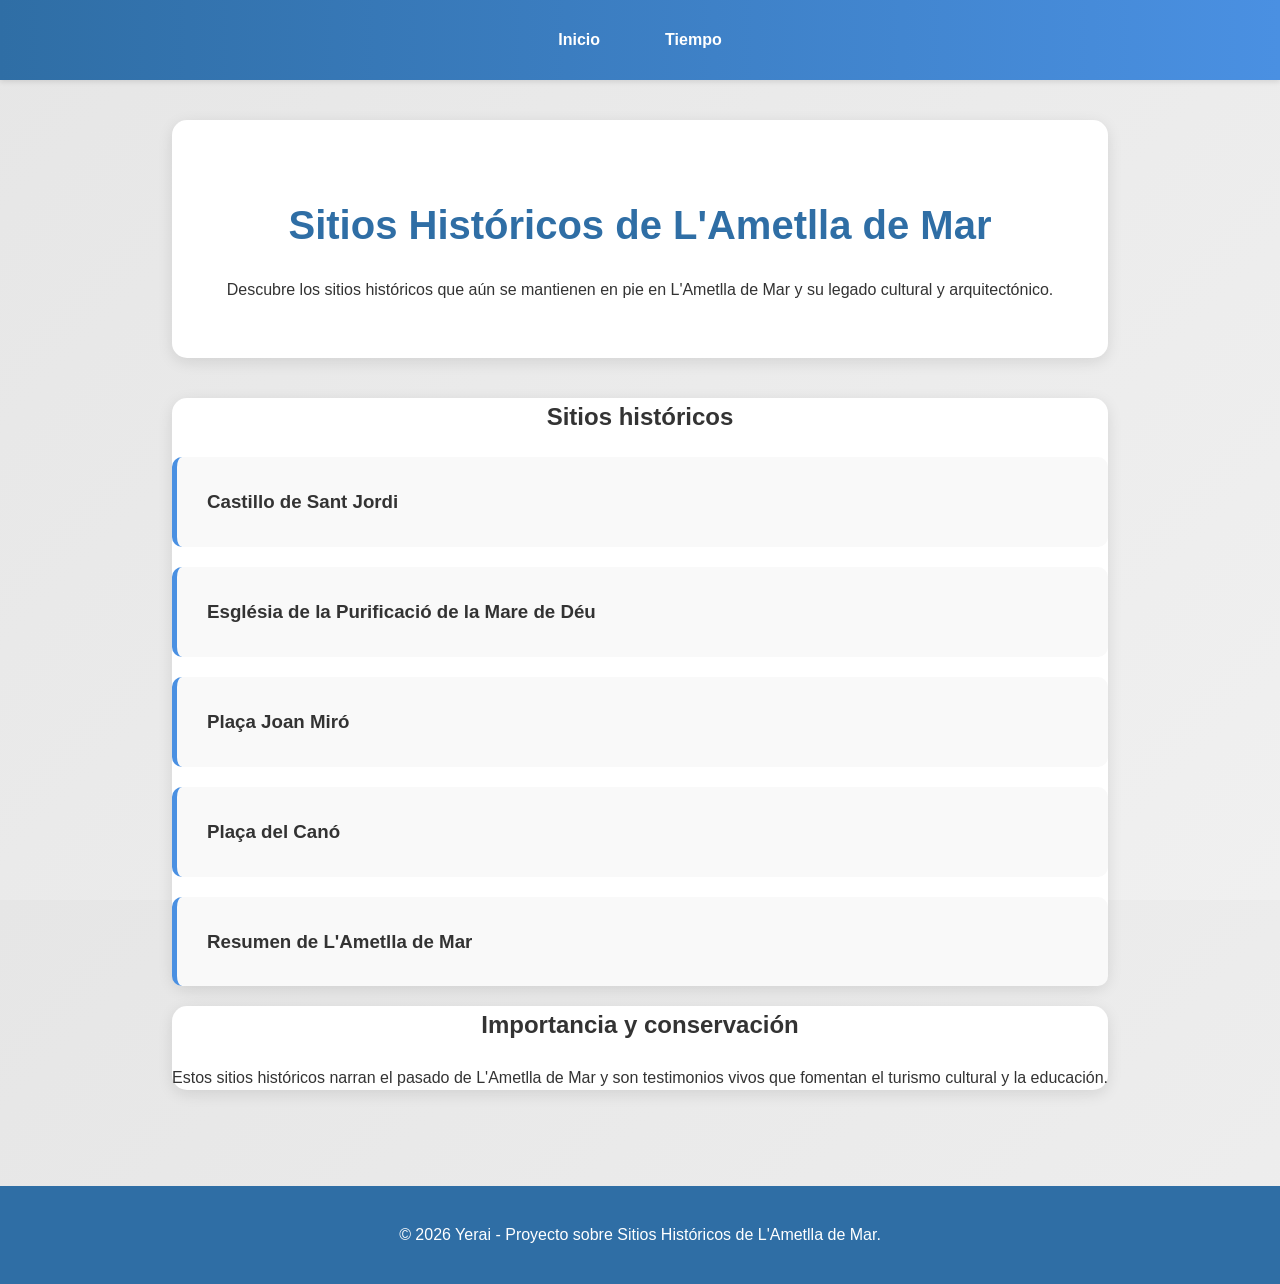
==== index.html @ 4f19d1c1 "Add files via upload" ====
<!DOCTYPE html>
<html lang="es">
<head>
<meta charset="UTF-8">
<meta name="viewport" content="width=device-width, initial-scale=1.0">
<title>Sitios Históricos - L'Ametlla de Mar</title>
<link rel="icon" href="imagen/OIP (1).jpg" type="image/jpeg">
<link rel="stylesheet" href="style.css">
</head>
<style>



.site-section h2{
    text-align: center;
}

#importancia-conservacion + p{
    text-align: center;
}
</style>

</head>

<body>

<nav class="navbar">
<a href="index.html">Inicio</a>
<a href="tiempo.html">Tiempo</a>
</nav>

<main>
<section class="hero" aria-labelledby="hero-title">
<h1 id="hero-title">Sitios Históricos de L'Ametlla de Mar</h1>
<p>Descubre los sitios históricos que aún se mantienen en pie en L'Ametlla de Mar y su legado cultural y arquitectónico.</p>
</section>
</section>
<section class="site-section" aria-labelledby="sitios-historicos">

<h2 id="sitios-historicos">Sitios históricos</h2>

<article class="site-entry">
<a href="Castillo de Sant Jordi.html" class="btn-link">
<h3>Castillo de Sant Jordi</h3>
</a>
</article>

<article class="site-entry">
<a href="Església de la Purificació de la Mare de Déu.html" class="btn-link">
<h3>Església de la Purificació de la Mare de Déu</h3>
</a>
</article>

<article class="site-entry">
<a href="Plaça Joan Miró.html" class="btn-link">
<h3>Plaça Joan Miró</h3>
</a>
</article>

<article class="site-entry">
<a href="Plaça del Canó.html" class="btn-link">
<h3>Plaça del Canó</h3>
</a>
</article>

<article class="site-entry">
<a href="Resumen de L'Ametlla de Mar.html" class="btn-link">
<h3>Resumen de L'Ametlla de Mar</h3>
</a>





</article>
</section>

<section class="site-section" aria-labelledby="importancia-conservacion">

<h2 id="importancia-conservacion">Importancia y conservación</h2>

<p>Estos sitios históricos narran el pasado de L'Ametlla de Mar y son testimonios vivos que fomentan el turismo cultural y la educación.</p>

</section>

</main>

<footer>
<p>&copy; 2026 Yerai - Proyecto sobre Sitios Históricos de L'Ametlla de Mar.</p>

</footer>



</div>

</body>
</html>
---- style.css ----
/* ESTILO GENERAL */
html, body {
    height: 100%;
}

body {
    margin: 0;
    min-height: 100vh;
    display: flex;
    flex-direction: column;
    font-family: 'Segoe UI', Tahoma, Geneva, Verdana, sans-serif;
    background: linear-gradient(135deg, #e6e6e6, #f0f0f0);
    color: #333;
    line-height: 1.6;
}

/* NAVBAR */
.navbar {
    background: linear-gradient(90deg, #2f6ea5, #4a90e2);
    padding: 15px;
    box-shadow: 0 2px 5px rgba(0,0,0,0.1);
    position: sticky;
    top: 0;
    z-index: 100;
    display: flex;
    justify-content: center;
    gap: 15px;
}

.navbar a {
    color: white;
    text-decoration: none;
    padding: 12px 25px;
    border-radius: 25px;
    font-weight: bold;
    font-size: 16px;
    transition: background 0.3s ease, transform 0.2s ease;
}

.navbar a:hover {
    background: rgba(255,255,255,0.2);
    transform: translateY(-2px);
}

/* CONTENIDO */
main {
    padding: 40px 20px;
    max-width: 1200px;
    margin: 0 auto;
    flex: 1;
}

/* CAJAS GENERALES */
.hero,
.site-section,
.caja-clima {
    background: white;
    border-radius: 15px;
    box-shadow: 0 4px 15px rgba(0,0,0,0.1);
}

/* HERO */
.hero {
    padding: 40px;
    margin-bottom: 40px;
    text-align: center;
}

h1 {
    font-size: 2.5em;
    margin-bottom: 20px;
    color: #2f6ea5;
}

/* TARJETAS DE SITIOS */
.site-entry {
    margin-bottom: 20px;
    padding: 15px;
    background: #f9f9f9;
    border-radius: 10px;
    border-left: 5px solid #4a90e2;
    transition: transform 0.2s ease, box-shadow 0.2s ease;
}

.site-entry:hover {
    transform: translateY(-3px);
    box-shadow: 0 6px 15px rgba(0,0,0,0.15);
}

/* IMÁGENES */
.site-entry img {
    width: 100%;
    max-width: 400px;
    border-radius: 10px;
    margin: 10px 0;
    box-shadow: 0 4px 10px rgba(0,0,0,0.15);
    transition: transform 0.3s ease;
}

.site-entry img:hover {
    transform: scale(1.05);
}

.site-entry figure {
    text-align: center;
}

/* CLIMA */
.caja-clima {
    max-width: 700px;
    width: 90%;
    margin: 50px auto;
    padding: 40px;
    border-top: 5px solid #4a90e2;
    border-radius: 15px;
    box-shadow: 0 6px 20px rgba(0,0,0,0.15);
}

/* CIUDAD */
.ciudad {
    text-align: center;
    font-size: 22px;
    font-weight: bold;
}

/* TEMPERATURA */
.temp {
    font-size: 4em;
    font-weight: bold;
    text-align: center;
}

/* DETALLES */
.detalles {
    display: flex;
    justify-content: space-around;
    margin-top: 15px;
}

.dato {
    text-align: center;
}

.etiqueta {
    display: block;
    font-size: 14px;
    opacity: 0.7;
}

/* BOTÓN RESET */
.btn-reset {
    display: block;
    margin: 10px auto 25px auto;
    padding: 10px 18px;
    border: none;
    background: #2f6ea5;
    color: white;
    border-radius: 20px;
    cursor: pointer;
    font-weight: bold;
    transition: 0.3s;
}

.btn-reset:hover {
    background: #4a90e2;
    transform: scale(1.05);
}

/* PRONÓSTICO */
#pronostico {
    margin-top: 20px;
}

.pronostico-grid {
    display: grid;
    grid-template-columns: repeat(7, 1fr);
    gap: 12px;
    margin-top: 20px;
}

.card-dia {
    background: linear-gradient(135deg, #4a90e2, #2f6ea5);
    color: white;
    border-radius: 15px;
    padding: 15px 10px;
    text-align: center;
    cursor: pointer;
    transition: 0.2s ease;
    box-sizing: border-box; /* 🔥 CLAVE */
}

.card-dia:hover {
    transform: translateY(-5px);
}

.card-dia.active {
    outline: 2px solid white;
    box-shadow: 0 0 15px rgba(255,255,255,0.9);
    background: linear-gradient(135deg, #5aa0f2, #3578c9);
}

.dia-nombre {
    font-weight: bold;
    margin-bottom: 8px;
}

.temp-max {
    font-size: 18px;
    font-weight: bold;
}

.temp-min {
    font-size: 14px;
    opacity: 0.8;
}

/* BOTONES DE ENLACE */
.btn-link {
    display: block;
    width: 100%;
    padding: 15px;
    text-decoration: none;
    color: inherit;
    border-radius: 10px;
    transition: background 0.3s ease;
}

.btn-link h3 {
    margin: 0;
    color: #333;
}

.btn-link:hover {
    background-color: #4a90e2;
    color: white;
}

.btn-link:hover h3 {
    color: white;
}

/* FOOTER */
footer {
    text-align: center;
    padding: 20px;
    background: #2f6ea5;
    color: white;
    margin-top: 40px;
}

/* TITULOS */
.site-section h2 {
    text-align: center;
    margin-bottom: 20px;
}

/* RESPONSIVE */
@media (max-width: 768px) {

    h1 {
        font-size: 2em;
    }

    .navbar a {
        padding: 10px 15px;
        font-size: 14px;
    }

    .hero,
    .site-section {
        padding: 20px;
    }

    .detalles {
        flex-direction: column;
        gap: 10px;
    }

}
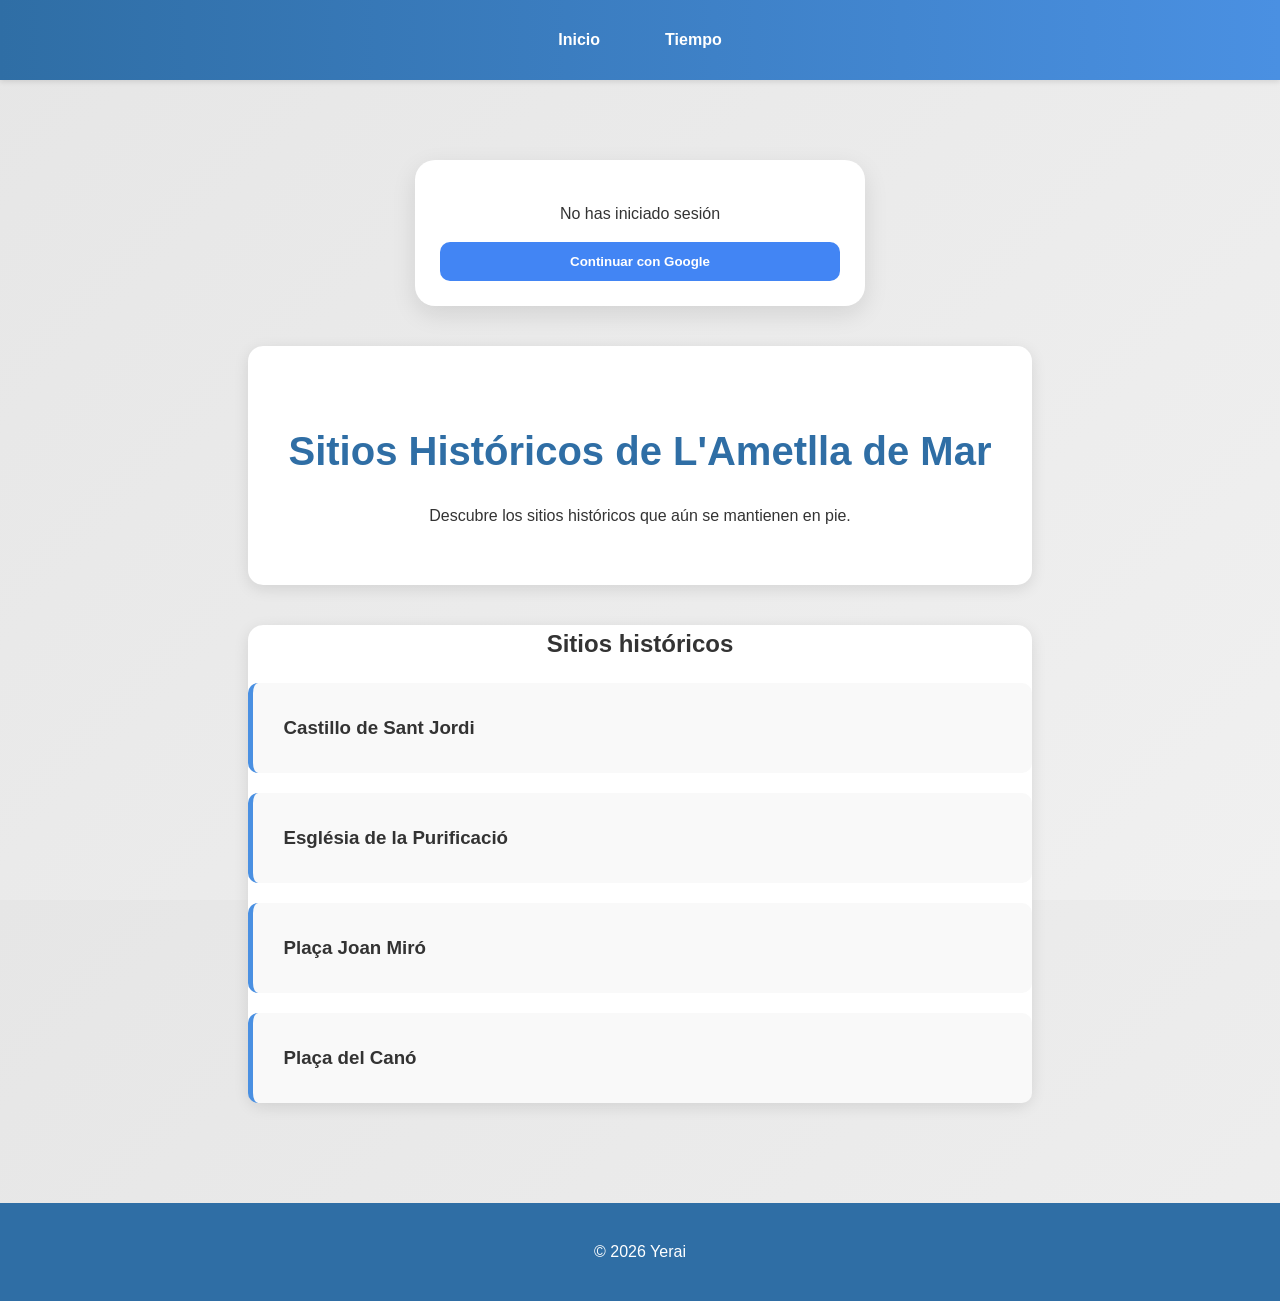
==== commit 355a4975: "Add files via upload" ====
--- a/index.html
+++ b/index.html
@@ -4,22 +4,9 @@
 <meta charset="UTF-8">
 <meta name="viewport" content="width=device-width, initial-scale=1.0">
 <title>Sitios Históricos - L'Ametlla de Mar</title>
-<link rel="icon" href="imagen/OIP (1).jpg" type="image/jpeg">
+
+<link rel="icon" href="imagen/OIP (1).jpg">
 <link rel="stylesheet" href="style.css">
-</head>
-<style>
-
-
-
-.site-section h2{
-    text-align: center;
-}
-
-#importancia-conservacion + p{
-    text-align: center;
-}
-</style>
-
 </head>
 
 <body>
@@ -30,70 +17,114 @@
 </nav>
 
 <main>
-<section class="hero" aria-labelledby="hero-title">
-<h1 id="hero-title">Sitios Históricos de L'Ametlla de Mar</h1>
-<p>Descubre los sitios históricos que aún se mantienen en pie en L'Ametlla de Mar y su legado cultural y arquitectónico.</p>
+
+<!-- LOGIN PRO -->
+<div class="login-container">
+
+<div class="user-info" id="userInfo">
+<img id="userFoto" src="" alt="">
+<p id="usuario">No has iniciado sesión</p>
+</div>
+
+<div class="login-buttons" id="loginButtons">
+<button onclick="loginGoogle()">Continuar con Google</button>
+</div>
+
+<button class="logout-btn" id="logoutBtn" onclick="logout()">Cerrar sesión</button>
+
+</div>
+
+<section class="hero">
+<h1>Sitios Históricos de L'Ametlla de Mar</h1>
+<p>Descubre los sitios históricos que aún se mantienen en pie.</p>
 </section>
-</section>
-<section class="site-section" aria-labelledby="sitios-historicos">
 
-<h2 id="sitios-historicos">Sitios históricos</h2>
+<section class="site-section">
+<h2>Sitios históricos</h2>
 
 <article class="site-entry">
-<a href="Castillo de Sant Jordi.html" class="btn-link">
-<h3>Castillo de Sant Jordi</h3>
-</a>
+<a href="Castillo de Sant Jordi.html" class="btn-link"><h3>Castillo de Sant Jordi</h3></a>
 </article>
 
 <article class="site-entry">
-<a href="Església de la Purificació de la Mare de Déu.html" class="btn-link">
-<h3>Església de la Purificació de la Mare de Déu</h3>
-</a>
+<a href="Església de la Purificació de la Mare de Déu.html" class="btn-link"><h3>Església de la Purificació</h3></a>
 </article>
 
 <article class="site-entry">
-<a href="Plaça Joan Miró.html" class="btn-link">
-<h3>Plaça Joan Miró</h3>
-</a>
+<a href="Plaça Joan Miró.html" class="btn-link"><h3>Plaça Joan Miró</h3></a>
 </article>
 
 <article class="site-entry">
-<a href="Plaça del Canó.html" class="btn-link">
-<h3>Plaça del Canó</h3>
-</a>
+<a href="Plaça del Canó.html" class="btn-link"><h3>Plaça del Canó</h3></a>
 </article>
-
-<article class="site-entry">
-<a href="Resumen de L'Ametlla de Mar.html" class="btn-link">
-<h3>Resumen de L'Ametlla de Mar</h3>
-</a>
-
-
-
-
-
-</article>
-</section>
-
-<section class="site-section" aria-labelledby="importancia-conservacion">
-
-<h2 id="importancia-conservacion">Importancia y conservación</h2>
-
-<p>Estos sitios históricos narran el pasado de L'Ametlla de Mar y son testimonios vivos que fomentan el turismo cultural y la educación.</p>
 
 </section>
 
 </main>
 
 <footer>
-<p>&copy; 2026 Yerai - Proyecto sobre Sitios Históricos de L'Ametlla de Mar.</p>
-
+<p>&copy; 2026 Yerai</p>
 </footer>
 
+<script type="module">
 
+import { initializeApp } from "https://www.gstatic.com/firebasejs/12.10.0/firebase-app.js";
+import { getAuth, signInWithPopup, GoogleAuthProvider, onAuthStateChanged, signOut } 
+from "https://www.gstatic.com/firebasejs/12.10.0/firebase-auth.js";
 
-</div>
+const firebaseConfig = {
+  apiKey: "AIzaSyDm1WQMKrvH9O1tltJOhUP4xZVvhNjwH3s",
+  authDomain: "historialametlla.firebaseapp.com",
+  projectId: "historialametlla",
+  storageBucket: "historialametlla.firebasestorage.app",
+  messagingSenderId: "768005022848",
+  appId: "1:768005022848:web:da640ab9ad3b2b7b723265"
+};
+
+const app = initializeApp(firebaseConfig);
+const auth = getAuth(app);
+const provider = new GoogleAuthProvider();
+
+/* LOGIN */
+window.loginGoogle = async () => {
+    try {
+        await signInWithPopup(auth, provider);
+    } catch (error) {
+        alert("Error al iniciar sesión");
+        console.error(error);
+    }
+}
+
+/* LOGOUT */
+window.logout = () => signOut(auth);
+
+/* UI PRO */
+onAuthStateChanged(auth, (user) => {
+
+    const usuario = document.getElementById("usuario");
+    const foto = document.getElementById("userFoto");
+    const loginButtons = document.getElementById("loginButtons");
+    const logoutBtn = document.getElementById("logoutBtn");
+
+    if (user) {
+        usuario.textContent = user.displayName;
+        foto.src = user.photoURL;
+        foto.style.display = "block";
+
+        loginButtons.style.display = "none";
+        logoutBtn.style.display = "inline-block";
+
+    } else {
+        usuario.textContent = "No has iniciado sesión";
+        foto.style.display = "none";
+
+        loginButtons.style.display = "block";
+        logoutBtn.style.display = "none";
+    }
+
+});
+
+</script>
 
 </body>
-</html>
-
+</html>
--- a/style.css
+++ b/style.css
@@ -276,4 +276,50 @@
         gap: 10px;
     }
 
+}
+/* LOGIN */
+/* LOGIN PRO */
+.login-container {
+    max-width: 400px;
+    margin: 40px auto;
+    text-align: center;
+    background: white;
+    padding: 25px;
+    border-radius: 20px;
+    box-shadow: 0 8px 25px rgba(0,0,0,0.1);
+}
+
+.user-info img {
+    width: 70px;
+    height: 70px;
+    border-radius: 50%;
+    margin-bottom: 10px;
+    display: none;
+}
+
+.login-buttons button {
+    width: 100%;
+    padding: 12px;
+    border: none;
+    border-radius: 10px;
+    background: #4285F4;
+    color: white;
+    font-weight: bold;
+    cursor: pointer;
+    transition: 0.3s;
+}
+
+.login-buttons button:hover {
+    background: #3367d6;
+}
+
+.logout-btn {
+    margin-top: 15px;
+    padding: 10px 20px;
+    border: none;
+    border-radius: 10px;
+    background: #e53935;
+    color: white;
+    cursor: pointer;
+    display: none;
 }
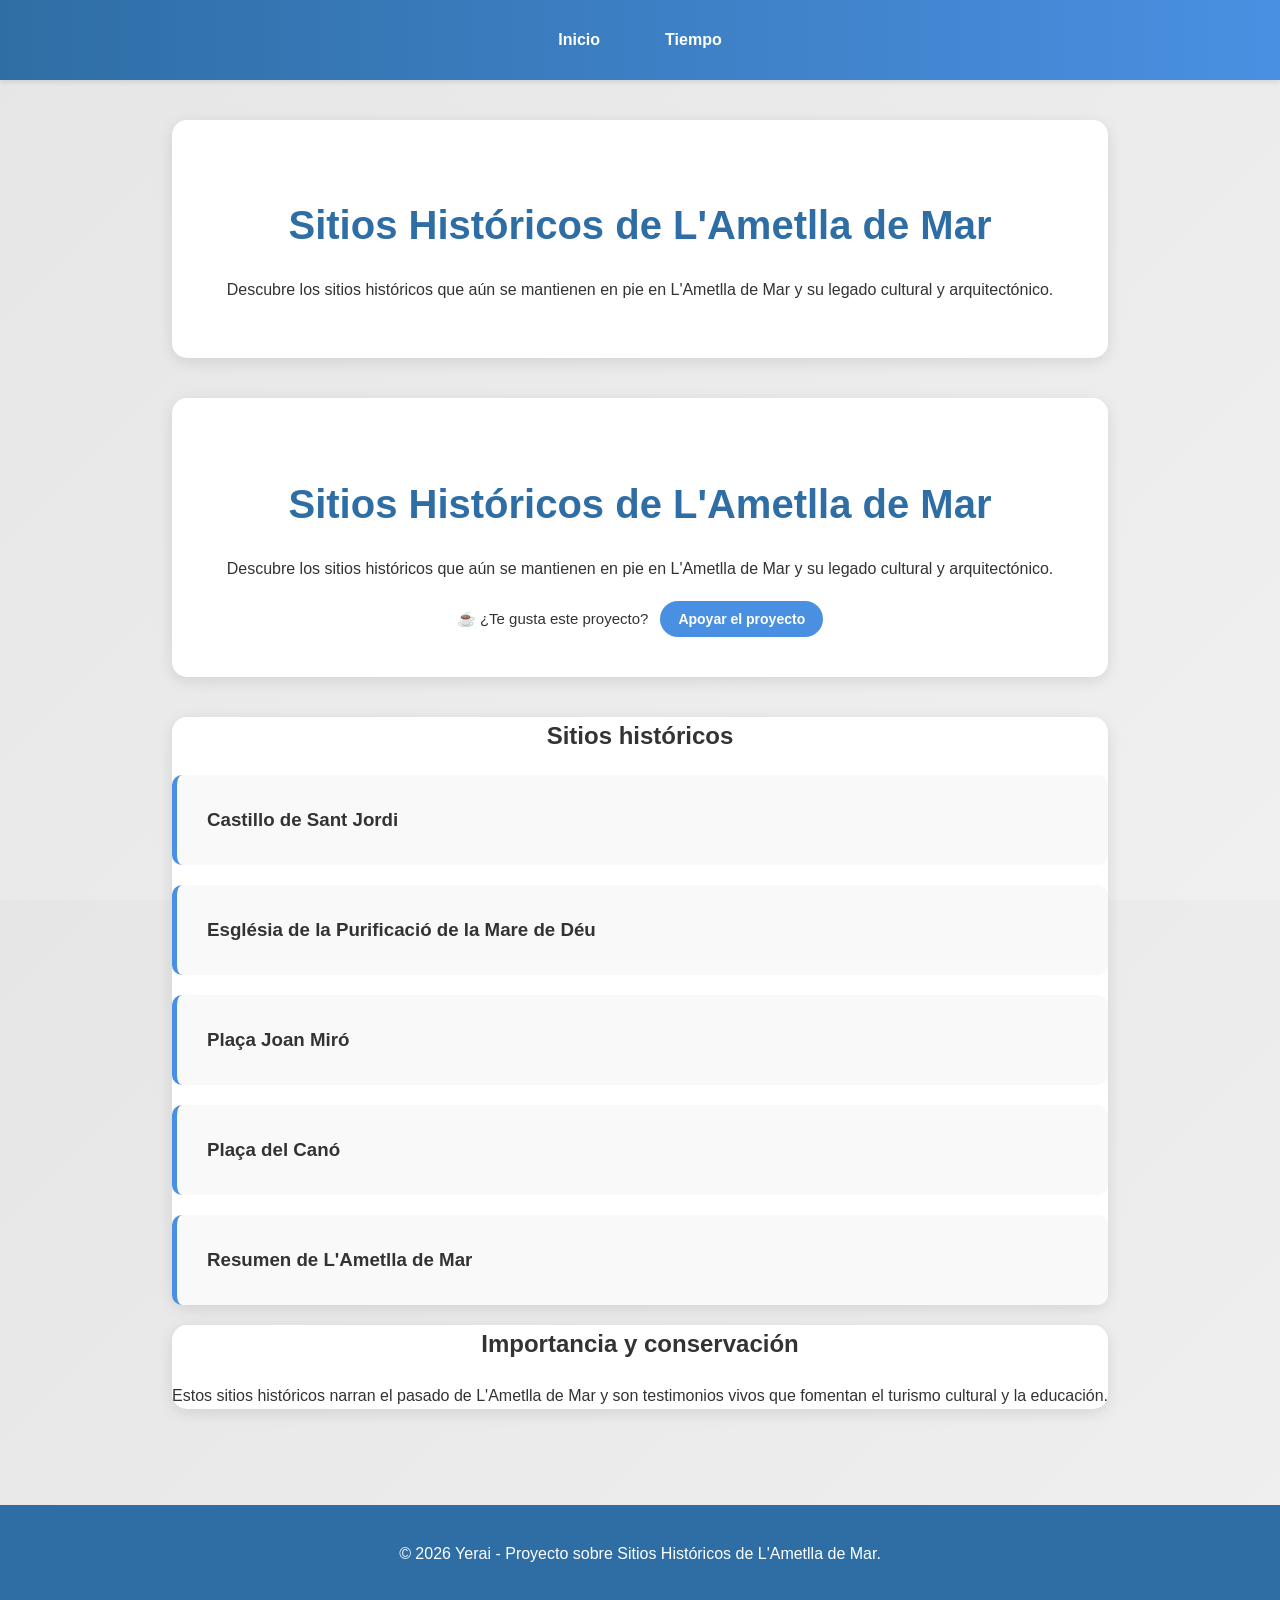
==== commit f286494f: "Add files via upload" ====
--- a/index.html
+++ b/index.html
@@ -4,9 +4,22 @@
 <meta charset="UTF-8">
 <meta name="viewport" content="width=device-width, initial-scale=1.0">
 <title>Sitios Históricos - L'Ametlla de Mar</title>
+<link rel="icon" href="imagen/OIP (1).jpg" type="image/jpeg">
+<link rel="stylesheet" href="style.css">
+</head>
+<style>
 
-<link rel="icon" href="imagen/OIP (1).jpg">
-<link rel="stylesheet" href="style.css">
+
+
+.site-section h2{
+    text-align: center;
+}
+
+#importancia-conservacion + p{
+    text-align: center;
+}
+</style>
+
 </head>
 
 <body>
@@ -18,113 +31,85 @@
 
 <main>
 
-<!-- LOGIN PRO -->
-<div class="login-container">
+<section class="hero" aria-labelledby="hero-title">
+<h1 id="hero-title">Sitios Históricos de L'Ametlla de Mar</h1>
+<p>Descubre los sitios históricos que aún se mantienen en pie en L'Ametlla de Mar y su legado cultural y arquitectónico.</p>
+</section>
+<section class="hero" aria-labelledby="hero-title">
+<h1 id="hero-title">Sitios Históricos de L'Ametlla de Mar</h1>
+<p>Descubre los sitios históricos que aún se mantienen en pie en L'Ametlla de Mar y su legado cultural y arquitectónico.</p>
+<div class="donacion-inline">
 
-<div class="user-info" id="userInfo">
-<img id="userFoto" src="" alt="">
-<p id="usuario">No has iniciado sesión</p>
-</div>
+<span>☕ ¿Te gusta este proyecto?</span>
 
-<div class="login-buttons" id="loginButtons">
-<button onclick="loginGoogle()">Continuar con Google</button>
-</div>
+<form action="https://www.paypal.com/donate" method="post">
+<input type="hidden" name="hosted_button_id" value="F4YWM74LXACDQ">
 
-<button class="logout-btn" id="logoutBtn" onclick="logout()">Cerrar sesión</button>
+<button class="btn-donar">Apoyar el proyecto</button>
+</form>
 
 </div>
 
-<section class="hero">
-<h1>Sitios Históricos de L'Ametlla de Mar</h1>
-<p>Descubre los sitios históricos que aún se mantienen en pie.</p>
 </section>
+<section class="site-section" aria-labelledby="sitios-historicos">
 
-<section class="site-section">
-<h2>Sitios históricos</h2>
+<h2 id="sitios-historicos">Sitios históricos</h2>
 
 <article class="site-entry">
-<a href="Castillo de Sant Jordi.html" class="btn-link"><h3>Castillo de Sant Jordi</h3></a>
+<a href="Castillo de Sant Jordi.html" class="btn-link">
+<h3>Castillo de Sant Jordi</h3>
+</a>
 </article>
 
 <article class="site-entry">
-<a href="Església de la Purificació de la Mare de Déu.html" class="btn-link"><h3>Església de la Purificació</h3></a>
+<a href="Església de la Purificació de la Mare de Déu.html" class="btn-link">
+<h3>Església de la Purificació de la Mare de Déu</h3>
+</a>
 </article>
 
 <article class="site-entry">
-<a href="Plaça Joan Miró.html" class="btn-link"><h3>Plaça Joan Miró</h3></a>
+<a href="Plaça Joan Miró.html" class="btn-link">
+<h3>Plaça Joan Miró</h3>
+</a>
 </article>
 
 <article class="site-entry">
-<a href="Plaça del Canó.html" class="btn-link"><h3>Plaça del Canó</h3></a>
+<a href="Plaça del Canó.html" class="btn-link">
+<h3>Plaça del Canó</h3>
+</a>
 </article>
+
+<article class="site-entry">
+<a href="Resumen de L'Ametlla de Mar.html" class="btn-link">
+<h3>Resumen de L'Ametlla de Mar</h3>
+</a>
+
+
+
+
+
+</article>
+</section>
+
+<section class="site-section" aria-labelledby="importancia-conservacion">
+
+<h2 id="importancia-conservacion">Importancia y conservación</h2>
+
+<p>Estos sitios históricos narran el pasado de L'Ametlla de Mar y son testimonios vivos que fomentan el turismo cultural y la educación.</p>
 
 </section>
 
 </main>
 
 <footer>
-<p>&copy; 2026 Yerai</p>
+<p>&copy; 2026 Yerai - Proyecto sobre Sitios Históricos de L'Ametlla de Mar.</p>
+
 </footer>
 
-<script type="module">
 
-import { initializeApp } from "https://www.gstatic.com/firebasejs/12.10.0/firebase-app.js";
-import { getAuth, signInWithPopup, GoogleAuthProvider, onAuthStateChanged, signOut } 
-from "https://www.gstatic.com/firebasejs/12.10.0/firebase-auth.js";
 
-const firebaseConfig = {
-  apiKey: "AIzaSyDm1WQMKrvH9O1tltJOhUP4xZVvhNjwH3s",
-  authDomain: "historialametlla.firebaseapp.com",
-  projectId: "historialametlla",
-  storageBucket: "historialametlla.firebasestorage.app",
-  messagingSenderId: "768005022848",
-  appId: "1:768005022848:web:da640ab9ad3b2b7b723265"
-};
-
-const app = initializeApp(firebaseConfig);
-const auth = getAuth(app);
-const provider = new GoogleAuthProvider();
-
-/* LOGIN */
-window.loginGoogle = async () => {
-    try {
-        await signInWithPopup(auth, provider);
-    } catch (error) {
-        alert("Error al iniciar sesión");
-        console.error(error);
-    }
-}
-
-/* LOGOUT */
-window.logout = () => signOut(auth);
-
-/* UI PRO */
-onAuthStateChanged(auth, (user) => {
-
-    const usuario = document.getElementById("usuario");
-    const foto = document.getElementById("userFoto");
-    const loginButtons = document.getElementById("loginButtons");
-    const logoutBtn = document.getElementById("logoutBtn");
-
-    if (user) {
-        usuario.textContent = user.displayName;
-        foto.src = user.photoURL;
-        foto.style.display = "block";
-
-        loginButtons.style.display = "none";
-        logoutBtn.style.display = "inline-block";
-
-    } else {
-        usuario.textContent = "No has iniciado sesión";
-        foto.style.display = "none";
-
-        loginButtons.style.display = "block";
-        logoutBtn.style.display = "none";
-    }
-
-});
-
-</script>
+</div>
 
 </body>
-</html>+</html>
+
--- a/style.css
+++ b/style.css
@@ -35,6 +35,7 @@
     font-weight: bold;
     font-size: 16px;
     transition: background 0.3s ease, transform 0.2s ease;
+    display: inline-block;
 }
 
 .navbar a:hover {
@@ -107,115 +108,19 @@
 
 /* CLIMA */
 .caja-clima {
-    max-width: 700px;
-    width: 90%;
+    max-width: 400px;
     margin: 50px auto;
-    padding: 40px;
+    padding: 30px;
     border-top: 5px solid #4a90e2;
-    border-radius: 15px;
-    box-shadow: 0 6px 20px rgba(0,0,0,0.15);
-}
-
-/* CIUDAD */
-.ciudad {
-    text-align: center;
-    font-size: 22px;
-    font-weight: bold;
-}
-
-/* TEMPERATURA */
+}
+
 .temp {
     font-size: 4em;
     font-weight: bold;
-    text-align: center;
-}
-
-/* DETALLES */
-.detalles {
-    display: flex;
-    justify-content: space-around;
-    margin-top: 15px;
-}
-
-.dato {
-    text-align: center;
-}
-
-.etiqueta {
-    display: block;
-    font-size: 14px;
-    opacity: 0.7;
-}
-
-/* BOTÓN RESET */
-.btn-reset {
-    display: block;
-    margin: 10px auto 25px auto;
-    padding: 10px 18px;
-    border: none;
-    background: #2f6ea5;
-    color: white;
-    border-radius: 20px;
-    cursor: pointer;
-    font-weight: bold;
-    transition: 0.3s;
-}
-
-.btn-reset:hover {
-    background: #4a90e2;
-    transform: scale(1.05);
-}
-
-/* PRONÓSTICO */
-#pronostico {
-    margin-top: 20px;
-}
-
-.pronostico-grid {
-    display: grid;
-    grid-template-columns: repeat(7, 1fr);
-    gap: 12px;
-    margin-top: 20px;
-}
-
-.card-dia {
-    background: linear-gradient(135deg, #4a90e2, #2f6ea5);
-    color: white;
-    border-radius: 15px;
-    padding: 15px 10px;
-    text-align: center;
-    cursor: pointer;
-    transition: 0.2s ease;
-    box-sizing: border-box; /* 🔥 CLAVE */
-}
-
-.card-dia:hover {
-    transform: translateY(-5px);
-}
-
-.card-dia.active {
-    outline: 2px solid white;
-    box-shadow: 0 0 15px rgba(255,255,255,0.9);
-    background: linear-gradient(135deg, #5aa0f2, #3578c9);
-}
-
-.dia-nombre {
-    font-weight: bold;
-    margin-bottom: 8px;
-}
-
-.temp-max {
-    font-size: 18px;
-    font-weight: bold;
-}
-
-.temp-min {
-    font-size: 14px;
-    opacity: 0.8;
 }
 
 /* BOTONES DE ENLACE */
-.btn-link {
+.btn-link{
     display: block;
     width: 100%;
     padding: 15px;
@@ -225,18 +130,32 @@
     transition: background 0.3s ease;
 }
 
-.btn-link h3 {
+.btn-link h3{
     margin: 0;
     color: #333;
 }
 
-.btn-link:hover {
-    background-color: #4a90e2;
-    color: white;
-}
-
-.btn-link:hover h3 {
-    color: white;
+.btn-link:hover{
+    background-color:#4a90e2;
+    color:white;
+}
+
+.btn-link:hover h3{
+    color:white;
+}
+
+/* CAJA DONACIÓN */
+.donacion-box{
+    text-align:center;
+    margin-top:25px;
+    padding:25px;
+    background:#ffffff;
+    border-radius:12px;
+    max-width:420px;
+    margin-left:auto;
+    margin-right:auto;
+    box-shadow:0 4px 15px rgba(0,0,0,0.1);
+    border:2px solid #e6e6e6;
 }
 
 /* FOOTER */
@@ -248,12 +167,6 @@
     margin-top: 40px;
 }
 
-/* TITULOS */
-.site-section h2 {
-    text-align: center;
-    margin-bottom: 20px;
-}
-
 /* RESPONSIVE */
 @media (max-width: 768px) {
 
@@ -271,55 +184,30 @@
         padding: 20px;
     }
 
-    .detalles {
-        flex-direction: column;
-        gap: 10px;
-    }
-
-}
-/* LOGIN */
-/* LOGIN PRO */
-.login-container {
-    max-width: 400px;
-    margin: 40px auto;
-    text-align: center;
-    background: white;
-    padding: 25px;
-    border-radius: 20px;
-    box-shadow: 0 8px 25px rgba(0,0,0,0.1);
-}
-
-.user-info img {
-    width: 70px;
-    height: 70px;
-    border-radius: 50%;
-    margin-bottom: 10px;
-    display: none;
-}
-
-.login-buttons button {
-    width: 100%;
-    padding: 12px;
-    border: none;
-    border-radius: 10px;
-    background: #4285F4;
-    color: white;
-    font-weight: bold;
-    cursor: pointer;
-    transition: 0.3s;
-}
-
-.login-buttons button:hover {
-    background: #3367d6;
-}
-
-.logout-btn {
-    margin-top: 15px;
-    padding: 10px 20px;
-    border: none;
-    border-radius: 10px;
-    background: #e53935;
-    color: white;
-    cursor: pointer;
-    display: none;
+}
+
+.donacion-inline{
+display:flex;
+justify-content:center;
+align-items:center;
+gap:12px;
+margin-top:20px;
+font-size:15px;
+}
+
+.btn-donar{
+background:#4a90e2;
+color:white;
+border:none;
+padding:10px 18px;
+border-radius:25px;
+cursor:pointer;
+font-weight:bold;
+font-size:14px;
+transition:all 0.3s ease;
+}
+
+.btn-donar:hover{
+background:#2f6ea5;
+transform:translateY(-2px);
 }
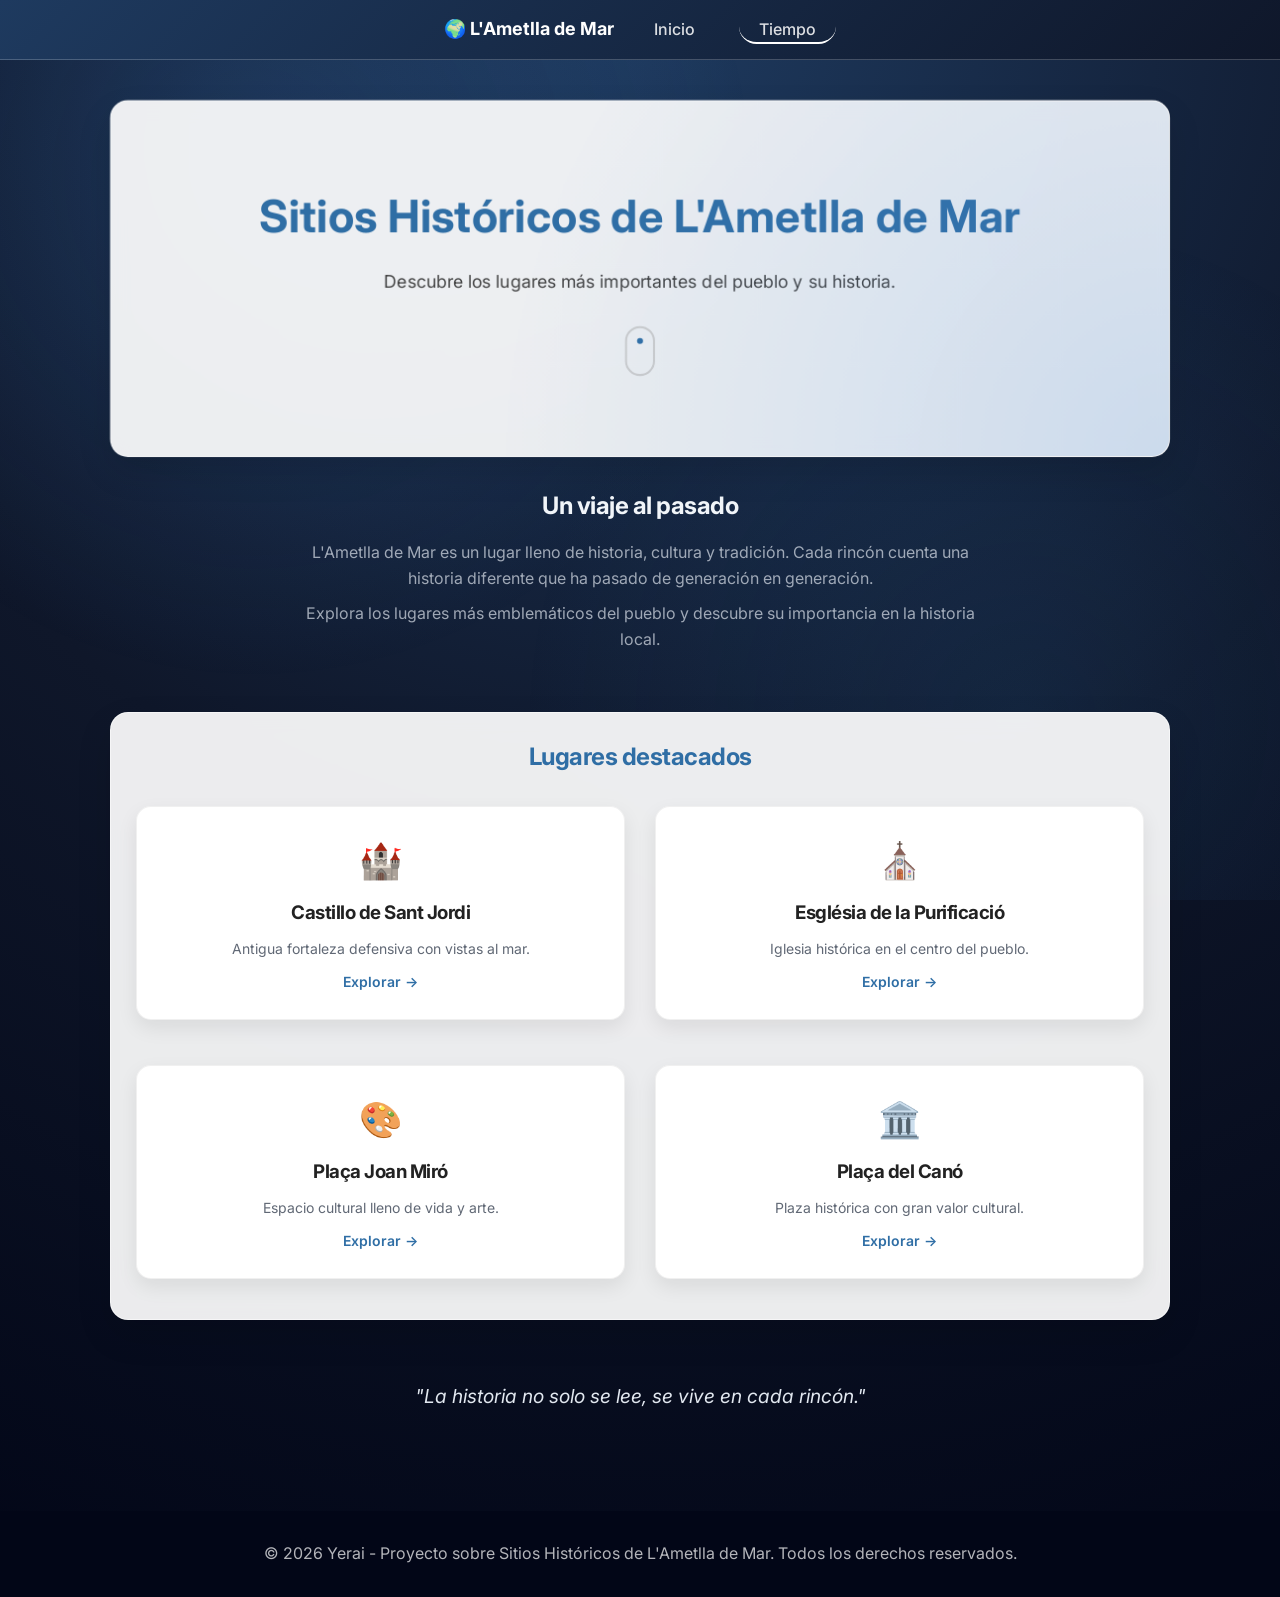
==== commit f62ce64f: "Add files via upload" ====
--- a/index.html
+++ b/index.html
@@ -3,113 +3,128 @@
 <head>
 <meta charset="UTF-8">
 <meta name="viewport" content="width=device-width, initial-scale=1.0">
+
 <title>Sitios Históricos - L'Ametlla de Mar</title>
-<link rel="icon" href="imagen/OIP (1).jpg" type="image/jpeg">
+
+<link rel="icon" href="imagen/OIP (1).jpg">
 <link rel="stylesheet" href="style.css">
-</head>
-<style>
+<link rel="stylesheet" href="pro.css">
 
-
-
-.site-section h2{
-    text-align: center;
-}
-
-#importancia-conservacion + p{
-    text-align: center;
-}
-</style>
-
+<link href="https://fonts.googleapis.com/css2?family=Inter:wght@300;400;600;700&display=swap" rel="stylesheet">
 </head>
 
 <body>
 
+<!-- NAVBAR -->
 <nav class="navbar">
-<a href="index.html">Inicio</a>
-<a href="tiempo.html">Tiempo</a>
+    <div class="nav-container">
+
+        <div class="logo">🌍 L'Ametlla de Mar</div>
+
+        <div class="nav-links">
+            <a href="index.html">Inicio</a>
+            <a href="tiempo.html" class="active">Tiempo</a>
+        </div>
+
+    </div>
 </nav>
 
 <main>
 
-<section class="hero" aria-labelledby="hero-title">
-<h1 id="hero-title">Sitios Históricos de L'Ametlla de Mar</h1>
-<p>Descubre los sitios históricos que aún se mantienen en pie en L'Ametlla de Mar y su legado cultural y arquitectónico.</p>
+<!-- HERO -->
+<section class="hero">
+    <div class="hero-content">
+
+        <h1 class="fade-up">Sitios Históricos de L'Ametlla de Mar</h1>
+
+        <p class="fade-up delay-1">
+            Descubre los lugares más importantes del pueblo y su historia.
+        </p>
+
+        <div class="scroll-indicator fade-up delay-2"></div>
+
+    </div>
 </section>
-<section class="hero" aria-labelledby="hero-title">
-<h1 id="hero-title">Sitios Históricos de L'Ametlla de Mar</h1>
-<p>Descubre los sitios históricos que aún se mantienen en pie en L'Ametlla de Mar y su legado cultural y arquitectónico.</p>
-<div class="donacion-inline">
 
-<span>☕ ¿Te gusta este proyecto?</span>
+<!-- INTRO -->
+<section class="intro fade-up">
 
-<form action="https://www.paypal.com/donate" method="post">
-<input type="hidden" name="hosted_button_id" value="F4YWM74LXACDQ">
+    <h2>Un viaje al pasado</h2>
 
-<button class="btn-donar">Apoyar el proyecto</button>
-</form>
+    <p>
+        L'Ametlla de Mar es un lugar lleno de historia, cultura y tradición.
+        Cada rincón cuenta una historia diferente que ha pasado de generación en generación.
+    </p>
 
-</div>
+    <p>
+        Explora los lugares más emblemáticos del pueblo y descubre su importancia en la historia local.
+    </p>
 
 </section>
-<section class="site-section" aria-labelledby="sitios-historicos">
 
-<h2 id="sitios-historicos">Sitios históricos</h2>
+<!-- SITIOS -->
+<section class="site-section" id="sitios">
 
-<article class="site-entry">
-<a href="Castillo de Sant Jordi.html" class="btn-link">
-<h3>Castillo de Sant Jordi</h3>
-</a>
-</article>
+    <h2 class="fade-up">Lugares destacados</h2>
 
-<article class="site-entry">
-<a href="Església de la Purificació de la Mare de Déu.html" class="btn-link">
-<h3>Església de la Purificació de la Mare de Déu</h3>
-</a>
-</article>
+    <div class="grid">
 
-<article class="site-entry">
-<a href="Plaça Joan Miró.html" class="btn-link">
-<h3>Plaça Joan Miró</h3>
-</a>
-</article>
+        <article class="site-entry fade-up">
+            <a href="Castillo de Sant Jordi.html" class="btn-link">
+                <div class="icon">🏰</div>
+                <h3>Castillo de Sant Jordi</h3>
+                <p>Antigua fortaleza defensiva con vistas al mar.</p>
+                <span class="ver-mas">Explorar →</span>
+            </a>
+        </article>
 
-<article class="site-entry">
-<a href="Plaça del Canó.html" class="btn-link">
-<h3>Plaça del Canó</h3>
-</a>
-</article>
+        <article class="site-entry fade-up delay-1">
+            <a href="Església de la Purificació de la Mare de Déu.html" class="btn-link">
+                <div class="icon">⛪</div>
+                <h3>Església de la Purificació</h3>
+                <p>Iglesia histórica en el centro del pueblo.</p>
+                <span class="ver-mas">Explorar →</span>
+            </a>
+        </article>
 
-<article class="site-entry">
-<a href="Resumen de L'Ametlla de Mar.html" class="btn-link">
-<h3>Resumen de L'Ametlla de Mar</h3>
-</a>
+        <article class="site-entry fade-up delay-2">
+            <a href="Plaça Joan Miró.html" class="btn-link">
+                <div class="icon">🎨</div>
+                <h3>Plaça Joan Miró</h3>
+                <p>Espacio cultural lleno de vida y arte.</p>
+                <span class="ver-mas">Explorar →</span>
+            </a>
+        </article>
 
+        <article class="site-entry fade-up delay-3">
+            <a href="Plaça del Canó.html" class="btn-link">
+                <div class="icon">🏛️</div>
+                <h3>Plaça del Canó</h3>
+                <p>Plaza histórica con gran valor cultural.</p>
+                <span class="ver-mas">Explorar →</span>
+            </a>
+        </article>
 
+    </div>
 
-
-
-</article>
 </section>
 
-<section class="site-section" aria-labelledby="importancia-conservacion">
-
-<h2 id="importancia-conservacion">Importancia y conservación</h2>
-
-<p>Estos sitios históricos narran el pasado de L'Ametlla de Mar y son testimonios vivos que fomentan el turismo cultural y la educación.</p>
-
+<!-- FRASE -->
+<section class="quote fade-up">
+    <p>"La historia no solo se lee, se vive en cada rincón."</p>
 </section>
 
 </main>
 
+<!-- FOOTER -->
 <footer>
-<p>&copy; 2026 Yerai - Proyecto sobre Sitios Históricos de L'Ametlla de Mar.</p>
-
+    <div class="footer-content">
+        <p>© 2026 Yerai - Proyecto sobre Sitios Históricos de L'Ametlla de Mar. Todos los derechos reservados.</p>
+    </div>
 </footer>
 
-
-
-</div>
+<!-- JS EXTERNO -->
+<script src="script.js"></script>
 
 </body>
-</html>
-
+</html>
--- a/style.css
+++ b/style.css
@@ -1,161 +1,317 @@
-/* ESTILO GENERAL */
-html, body {
-    height: 100%;
-}
-
+/* RESET */
+* {
+    margin: 0;
+    padding: 0;
+    box-sizing: border-box;
+}
+
+html {
+    scroll-behavior: smooth;
+}
+
+/* BODY */
 body {
-    margin: 0;
     min-height: 100vh;
     display: flex;
     flex-direction: column;
     font-family: 'Segoe UI', Tahoma, Geneva, Verdana, sans-serif;
-    background: linear-gradient(135deg, #e6e6e6, #f0f0f0);
+    background:
+        radial-gradient(circle at top, rgba(74, 144, 226, 0.18), transparent 35%),
+        linear-gradient(135deg, #e6e6e6, #f0f0f0);
     color: #333;
     line-height: 1.6;
+    overflow-x: hidden;
 }
 
 /* NAVBAR */
 .navbar {
     background: linear-gradient(90deg, #2f6ea5, #4a90e2);
-    padding: 15px;
-    box-shadow: 0 2px 5px rgba(0,0,0,0.1);
+    padding: 15px 18px;
+    display: flex;
+    justify-content: center;
+    gap: 15px;
     position: sticky;
     top: 0;
     z-index: 100;
-    display: flex;
-    justify-content: center;
-    gap: 15px;
+    box-shadow: 0 6px 20px rgba(0, 0, 0, 0.12);
+    backdrop-filter: blur(8px);
 }
 
 .navbar a {
     color: white;
     text-decoration: none;
-    padding: 12px 25px;
-    border-radius: 25px;
+    padding: 10px 20px;
+    border-radius: 20px;
     font-weight: bold;
-    font-size: 16px;
-    transition: background 0.3s ease, transform 0.2s ease;
-    display: inline-block;
+    transition: transform 0.25s ease, background 0.25s ease, box-shadow 0.25s ease;
+    will-change: transform;
 }
 
 .navbar a:hover {
-    background: rgba(255,255,255,0.2);
+    background: rgba(255, 255, 255, 0.18);
     transform: translateY(-2px);
+    box-shadow: 0 4px 10px rgba(0, 0, 0, 0.12);
 }
 
 /* CONTENIDO */
 main {
-    padding: 40px 20px;
-    max-width: 1200px;
+    flex: 1;
+    width: min(1200px, calc(100% - 30px));
     margin: 0 auto;
-    flex: 1;
+    padding: 30px 0 40px;
 }
 
 /* CAJAS GENERALES */
 .hero,
 .site-section,
 .caja-clima {
-    background: white;
-    border-radius: 15px;
-    box-shadow: 0 4px 15px rgba(0,0,0,0.1);
+    background: rgba(255, 255, 255, 0.96);
+    border-radius: 18px;
+    box-shadow: 0 10px 28px rgba(0, 0, 0, 0.09);
+    border: 1px solid rgba(255, 255, 255, 0.55);
+    transition: transform 0.28s ease, box-shadow 0.28s ease;
+}
+
+.hero:hover,
+.site-section:hover,
+.caja-clima:hover {
+    box-shadow: 0 14px 32px rgba(0, 0, 0, 0.11);
 }
 
 /* HERO */
 .hero {
-    padding: 40px;
-    margin-bottom: 40px;
     text-align: center;
-}
-
-h1 {
-    font-size: 2.5em;
+    padding: 42px 28px;
+    margin-bottom: 30px;
+    position: relative;
+    overflow: hidden;
+}
+
+.hero::before {
+    content: "";
+    position: absolute;
+    inset: 0;
+    background: linear-gradient(135deg, rgba(74, 144, 226, 0.08), transparent 55%);
+    pointer-events: none;
+}
+
+.hero h1 {
+    font-size: clamp(2rem, 4vw, 2.8rem);
+    color: #2f6ea5;
+    margin-bottom: 10px;
+    letter-spacing: 0.2px;
+}
+
+.hero p {
+    max-width: 760px;
+    margin: 0 auto;
+    font-size: 1.05rem;
+    color: #444;
+}
+
+/* SECCIÓN */
+.site-section {
+    padding: 25px;
+    margin-bottom: 30px;
+}
+
+.site-section h2 {
+    text-align: center;
     margin-bottom: 20px;
     color: #2f6ea5;
-}
-
-/* TARJETAS DE SITIOS */
+    font-size: 1.5rem;
+}
+
+/* TARJETAS */
 .site-entry {
-    margin-bottom: 20px;
+    background: linear-gradient(180deg, #fbfbfb, #f3f6fa);
     padding: 15px;
-    background: #f9f9f9;
-    border-radius: 10px;
+    border-radius: 14px;
     border-left: 5px solid #4a90e2;
-    transition: transform 0.2s ease, box-shadow 0.2s ease;
+    margin-bottom: 15px;
+    transition: transform 0.25s ease, box-shadow 0.25s ease, border-color 0.25s ease;
+    position: relative;
+    overflow: hidden;
+}
+
+.site-entry::after {
+    content: "";
+    position: absolute;
+    inset: 0;
+    background: linear-gradient(90deg, rgba(74, 144, 226, 0.08), transparent 45%);
+    opacity: 0;
+    transition: opacity 0.25s ease;
+    pointer-events: none;
 }
 
 .site-entry:hover {
-    transform: translateY(-3px);
-    box-shadow: 0 6px 15px rgba(0,0,0,0.15);
+    transform: translateY(-5px);
+    box-shadow: 0 12px 24px rgba(0, 0, 0, 0.12);
+    border-left-color: #2f6ea5;
+}
+
+.site-entry:hover::after {
+    opacity: 1;
+}
+
+/* LINKS */
+.btn-link {
+    display: block;
+    text-decoration: none;
+    color: inherit;
+}
+
+.btn-link h3 {
+    margin: 0;
+    color: #222;
+    transition: color 0.25s ease, transform 0.25s ease;
+}
+
+.btn-link:hover h3 {
+    color: #2f6ea5;
 }
 
 /* IMÁGENES */
 .site-entry img {
     width: 100%;
-    max-width: 400px;
-    border-radius: 10px;
-    margin: 10px 0;
-    box-shadow: 0 4px 10px rgba(0,0,0,0.15);
-    transition: transform 0.3s ease;
-}
-
-.site-entry img:hover {
-    transform: scale(1.05);
+    height: 220px;
+    object-fit: contain;
+    display: block;
+    background: linear-gradient(135deg, #f5f7fa, #e9eef5);
+    border-radius: 12px;
+    padding: 8px;
+    margin-bottom: 10px;
+    transition: transform 0.35s ease, filter 0.35s ease;
+    filter: saturate(1.03);
+}
+
+.site-entry:hover img {
+    transform: scale(1.02);
+    filter: saturate(1.08);
 }
 
 .site-entry figure {
     text-align: center;
 }
 
+.site-entry figcaption {
+    margin-top: 8px;
+    font-size: 0.95rem;
+    color: #555;
+}
+
 /* CLIMA */
 .caja-clima {
-    max-width: 400px;
-    margin: 50px auto;
+    max-width: 700px;
+    margin: 40px auto;
     padding: 30px;
     border-top: 5px solid #4a90e2;
 }
 
+.ciudad {
+    text-align: center;
+    font-weight: bold;
+    font-size: 22px;
+    color: #2f6ea5;
+    margin-bottom: 10px;
+}
+
 .temp {
-    font-size: 4em;
+    text-align: center;
+    font-size: clamp(3rem, 8vw, 4.2rem);
     font-weight: bold;
-}
-
-/* BOTONES DE ENLACE */
-.btn-link{
+    color: #1f2d3a;
+    letter-spacing: -1px;
+}
+
+.detalles {
+    display: flex;
+    justify-content: space-around;
+    gap: 16px;
+    margin-top: 15px;
+}
+
+.dato {
+    text-align: center;
+    flex: 1;
+    padding: 10px 8px;
+    border-radius: 12px;
+    background: rgba(74, 144, 226, 0.06);
+}
+
+.etiqueta {
     display: block;
-    width: 100%;
-    padding: 15px;
-    text-decoration: none;
-    color: inherit;
-    border-radius: 10px;
-    transition: background 0.3s ease;
-}
-
-.btn-link h3{
-    margin: 0;
-    color: #333;
-}
-
-.btn-link:hover{
-    background-color:#4a90e2;
-    color:white;
-}
-
-.btn-link:hover h3{
-    color:white;
-}
-
-/* CAJA DONACIÓN */
-.donacion-box{
-    text-align:center;
-    margin-top:25px;
-    padding:25px;
-    background:#ffffff;
-    border-radius:12px;
-    max-width:420px;
-    margin-left:auto;
-    margin-right:auto;
-    box-shadow:0 4px 15px rgba(0,0,0,0.1);
-    border:2px solid #e6e6e6;
+    font-size: 14px;
+    opacity: 0.75;
+    margin-bottom: 4px;
+}
+
+/* BOTÓN RESET */
+.btn-reset {
+    display: block;
+    margin: 15px auto;
+    padding: 10px 20px;
+    border: none;
+    background: linear-gradient(90deg, #2f6ea5, #4a90e2);
+    color: white;
+    border-radius: 999px;
+    cursor: pointer;
+    font-weight: bold;
+    box-shadow: 0 8px 18px rgba(74, 144, 226, 0.18);
+    transition: transform 0.25s ease, box-shadow 0.25s ease, filter 0.25s ease;
+}
+
+.btn-reset:hover {
+    transform: translateY(-2px);
+    box-shadow: 0 12px 22px rgba(74, 144, 226, 0.24);
+    filter: brightness(1.03);
+}
+
+/* PRONÓSTICO */
+.pronostico-grid {
+    display: grid;
+    grid-template-columns: repeat(7, minmax(0, 1fr));
+    gap: 10px;
+    margin-top: 20px;
+}
+
+.card-dia {
+    background: linear-gradient(135deg, #4a90e2, #2f6ea5);
+    color: white;
+    border-radius: 14px;
+    padding: 14px 10px;
+    text-align: center;
+    cursor: pointer;
+    transition: transform 0.25s ease, box-shadow 0.25s ease, filter 0.25s ease;
+    box-shadow: 0 8px 16px rgba(47, 110, 165, 0.14);
+    user-select: none;
+}
+
+.card-dia:hover {
+    transform: translateY(-5px);
+    box-shadow: 0 12px 22px rgba(47, 110, 165, 0.2);
+    filter: brightness(1.03);
+}
+
+.card-dia.active {
+    outline: 2px solid white;
+    background: linear-gradient(135deg, #5aa0f2, #3578c9);
+    box-shadow: 0 0 0 4px rgba(74, 144, 226, 0.14), 0 12px 22px rgba(47, 110, 165, 0.22);
+}
+
+.dia-nombre {
+    font-weight: bold;
+    margin-bottom: 6px;
+}
+
+.temp-max {
+    font-size: 18px;
+    font-weight: bold;
+}
+
+.temp-min {
+    font-size: 14px;
+    opacity: 0.82;
 }
 
 /* FOOTER */
@@ -164,50 +320,1494 @@
     padding: 20px;
     background: #2f6ea5;
     color: white;
-    margin-top: 40px;
+    margin-top: auto;
 }
 
 /* RESPONSIVE */
 @media (max-width: 768px) {
 
-    h1 {
-        font-size: 2em;
+    .hero {
+        padding: 30px 20px;
     }
 
-    .navbar a {
-        padding: 10px 15px;
-        font-size: 14px;
+    .hero h1 {
+        font-size: 2rem;
     }
 
-    .hero,
     .site-section {
         padding: 20px;
     }
 
-}
-
-.donacion-inline{
-display:flex;
-justify-content:center;
-align-items:center;
-gap:12px;
-margin-top:20px;
-font-size:15px;
-}
-
-.btn-donar{
-background:#4a90e2;
-color:white;
-border:none;
-padding:10px 18px;
-border-radius:25px;
-cursor:pointer;
-font-weight:bold;
-font-size:14px;
-transition:all 0.3s ease;
-}
-
-.btn-donar:hover{
-background:#2f6ea5;
-transform:translateY(-2px);
+    .detalles {
+        flex-direction: column;
+    }
+
+    .pronostico-grid {
+        grid-template-columns: repeat(2, minmax(0, 1fr));
+    }
+
+    .site-entry img {
+        height: 180px;
+    }
+
+    .caja-clima {
+        padding: 22px;
+    }
+}
+/* ===================================== */
+/* 🔥 EFECTO PREMIUM GLOBAL */
+/* ===================================== */
+
+/* Scroll suave + sensación fluida */
+body {
+    animation: fadeIn 0.6s ease;
+}
+
+@keyframes fadeIn {
+    from {opacity: 0; transform: translateY(10px);}
+    to {opacity: 1; transform: translateY(0);}
+}
+
+/* ===================================== */
+/* ✨ HERO MÁS PRO */
+/* ===================================== */
+.hero {
+    position: relative;
+    overflow: hidden;
+}
+
+.hero::after {
+    content: "";
+    position: absolute;
+    width: 200%;
+    height: 200%;
+    top: -50%;
+    left: -50%;
+    background: radial-gradient(circle, rgba(74,144,226,0.15), transparent 60%);
+    animation: moverFondo 8s infinite linear;
+}
+
+@keyframes moverFondo {
+    0% { transform: rotate(0deg);}
+    100% { transform: rotate(360deg);}
+}
+
+/* ===================================== */
+/* 🧊 TARJETAS NIVEL APP */
+/* ===================================== */
+.site-entry {
+    backdrop-filter: blur(10px);
+    border: 1px solid rgba(255,255,255,0.4);
+}
+
+/* Brillo al pasar */
+.site-entry::before {
+    content: "";
+    position: absolute;
+    top: 0;
+    left: -100%;
+    width: 60%;
+    height: 100%;
+    background: linear-gradient(120deg, transparent, rgba(255,255,255,0.5), transparent);
+    transition: 0.5s;
+}
+
+.site-entry:hover::before {
+    left: 120%;
+}
+
+/* ===================================== */
+/* 🖼️ IMÁGENES MÁS PREMIUM */
+/* ===================================== */
+.site-entry img {
+    box-shadow: 0 10px 20px rgba(0,0,0,0.15);
+}
+
+/* ===================================== */
+/* 🔘 BOTONES MÁS VIVOS */
+/* ===================================== */
+.btn-reset {
+    position: relative;
+    overflow: hidden;
+}
+
+.btn-reset::after {
+    content: "";
+    position: absolute;
+    width: 200%;
+    height: 200%;
+    background: radial-gradient(circle, rgba(255,255,255,0.4), transparent);
+    top: -50%;
+    left: -50%;
+    opacity: 0;
+    transition: 0.4s;
+}
+
+.btn-reset:hover::after {
+    opacity: 1;
+}
+
+/* ===================================== */
+/* 🌤️ CLIMA MÁS VISUAL */
+/* ===================================== */
+.caja-clima {
+    position: relative;
+    overflow: hidden;
+}
+
+.caja-clima::after {
+    content: "";
+    position: absolute;
+    inset: 0;
+    background: linear-gradient(135deg, rgba(74,144,226,0.1), transparent);
+    pointer-events: none;
+}
+
+/* ===================================== */
+/* 📅 PRONÓSTICO PRO */
+/* ===================================== */
+.card-dia {
+    position: relative;
+    overflow: hidden;
+}
+
+.card-dia::after {
+    content: "";
+    position: absolute;
+    inset: 0;
+    background: radial-gradient(circle, rgba(255,255,255,0.3), transparent);
+    opacity: 0;
+    transition: 0.3s;
+}
+
+.card-dia:hover::after {
+    opacity: 1;
+}
+
+/* ===================================== */
+/* 🧠 MICROINTERACCIONES */
+/* ===================================== */
+
+/* Click efecto */
+button:active,
+.card-dia:active,
+.site-entry:active {
+    transform: scale(0.97);
+}
+
+/* Links más suaves */
+a {
+    transition: all 0.2s ease;
+}
+
+/* ===================================== */
+/* 💎 SOMBRAS MÁS REALISTAS */
+/* ===================================== */
+.hero,
+.site-section,
+.caja-clima {
+    box-shadow: 0 15px 35px rgba(0,0,0,0.12);
+}
+/* ===================================== */
+/* 💎 NIVEL DIOS VISUAL */
+/* ===================================== */
+
+/* Fondo dinámico premium */
+body::before {
+    content: "";
+    position: fixed;
+    inset: 0;
+    background: radial-gradient(circle at 20% 20%, rgba(74,144,226,0.15), transparent 40%),
+                radial-gradient(circle at 80% 80%, rgba(47,110,165,0.15), transparent 40%);
+    z-index: -1;
+    animation: fondoMove 12s infinite alternate ease-in-out;
+}
+
+@keyframes fondoMove {
+    0% {transform: scale(1);}
+    100% {transform: scale(1.2);}
+}
+
+/* ===================================== */
+/* ✨ NAVBAR GLASS PRO */
+/* ===================================== */
+.navbar {
+    backdrop-filter: blur(12px);
+    background: rgba(47,110,165,0.85);
+    box-shadow: 0 10px 30px rgba(0,0,0,0.2);
+}
+
+/* Glow al hover */
+.navbar a:hover {
+    box-shadow: 0 0 10px rgba(255,255,255,0.5);
+}
+
+/* ===================================== */
+/* 🧊 HERO ULTRA */
+/* ===================================== */
+.hero {
+    position: relative;
+    overflow: hidden;
+}
+
+.hero::before {
+    content: "";
+    position: absolute;
+    inset: 0;
+    background: linear-gradient(120deg, transparent, rgba(255,255,255,0.4), transparent);
+    transform: translateX(-100%);
+    animation: brilloHero 4s infinite;
+}
+
+@keyframes brilloHero {
+    0% {transform: translateX(-100%);}
+    100% {transform: translateX(100%);}
+}
+
+/* ===================================== */
+/* 🧠 TARJETAS INTELIGENTES */
+/* ===================================== */
+.site-entry {
+    position: relative;
+    transform-style: preserve-3d;
+}
+
+/* Efecto 3D suave */
+.site-entry:hover {
+    transform: rotateX(3deg) rotateY(-3deg) scale(1.02);
+}
+
+/* Sombra flotante */
+.site-entry::after {
+    content: "";
+    position: absolute;
+    bottom: -10px;
+    left: 10%;
+    width: 80%;
+    height: 15px;
+    background: rgba(0,0,0,0.2);
+    filter: blur(10px);
+    opacity: 0;
+    transition: 0.3s;
+}
+
+.site-entry:hover::after {
+    opacity: 1;
+}
+
+/* ===================================== */
+/* 🖼️ IMÁGENES NIVEL APP */
+/* ===================================== */
+.site-entry img {
+    border-radius: 12px;
+    background: linear-gradient(135deg, #f5f7fa, #e9eef5);
+    transition: transform 0.4s ease, filter 0.4s ease;
+}
+
+/* Zoom suave tipo iOS */
+.site-entry:hover img {
+    transform: scale(1.05);
+    filter: brightness(1.05) contrast(1.05);
+}
+
+/* ===================================== */
+/* ✨ TEXTO MÁS VIVO */
+/* ===================================== */
+h1, h2, h3 {
+    letter-spacing: 0.5px;
+}
+
+/* ===================================== */
+/* 🔘 BOTONES PRO INTERACTIVOS */
+/* ===================================== */
+button {
+    position: relative;
+    overflow: hidden;
+}
+
+/* Efecto onda al click */
+button::after {
+    content: "";
+    position: absolute;
+    width: 300%;
+    height: 300%;
+    background: radial-gradient(circle, rgba(255,255,255,0.4), transparent);
+    top: -100%;
+    left: -100%;
+    opacity: 0;
+    transition: 0.5s;
+}
+
+button:hover::after {
+    opacity: 1;
+}
+
+/* ===================================== */
+/* 🌤️ CLIMA PREMIUM PRO */
+/* ===================================== */
+.caja-clima {
+    backdrop-filter: blur(10px);
+    background: rgba(255,255,255,0.9);
+}
+
+/* ===================================== */
+/* 📅 PRONÓSTICO ANIMADO */
+/* ===================================== */
+.card-dia {
+    position: relative;
+    overflow: hidden;
+}
+
+/* Efecto luz */
+.card-dia::before {
+    content: "";
+    position: absolute;
+    width: 200%;
+    height: 200%;
+    background: linear-gradient(120deg, transparent, rgba(255,255,255,0.4), transparent);
+    top: -50%;
+    left: -50%;
+    transform: rotate(25deg);
+    opacity: 0;
+    transition: 0.4s;
+}
+
+.card-dia:hover::before {
+    opacity: 1;
+    animation: luzMove 1s forwards;
+}
+
+@keyframes luzMove {
+    from {transform: translateX(-100%) rotate(25deg);}
+    to {transform: translateX(100%) rotate(25deg);}
+}
+
+/* ===================================== */
+/* ⚡ MICROINTERACCIONES PRO */
+/* ===================================== */
+
+/* Click realista */
+button:active,
+.site-entry:active,
+.card-dia:active {
+    transform: scale(0.96);
+}
+
+/* Aparición en scroll */
+.hero,
+.site-section,
+.site-entry {
+    animation: aparecer 0.6s ease;
+}
+
+@keyframes aparecer {
+    from {
+        opacity: 0;
+        transform: translateY(20px);
+    }
+    to {
+        opacity: 1;
+        transform: translateY(0);
+    }
+}
+
+/* ===================================== */
+/* 💎 EFECTO CRISTAL GLOBAL */
+/* ===================================== */
+.hero,
+.site-section,
+.caja-clima {
+    backdrop-filter: blur(12px);
+}
+
+/* ===================================== */
+/* 🔥 SCROLL PERSONALIZADO */
+/* ===================================== */
+::-webkit-scrollbar {
+    width: 10px;
+}
+
+::-webkit-scrollbar-track {
+    background: #e0e0e0;
+}
+
+::-webkit-scrollbar-thumb {
+    background: linear-gradient(#4a90e2, #2f6ea5);
+    border-radius: 10px;
+}
+
+::-webkit-scrollbar-thumb:hover {
+    background: #2f6ea5;
+}
+/* ===================================== */
+/* 🧠 ULTRA PREMIUM REAL (nivel Apple) */
+/* ===================================== */
+
+/* Movimiento suave global */
+* {
+    transition: all 0.25s cubic-bezier(.4,0,.2,1);
+}
+
+/* Scroll más suave visualmente */
+html {
+    scroll-behavior: smooth;
+}
+
+/* ===================================== */
+/* 💎 PROFUNDIDAD REAL (capas) */
+/* ===================================== */
+.hero,
+.site-section,
+.caja-clima {
+    transform: translateZ(0);
+    will-change: transform;
+}
+
+/* Hover más natural (no exagerado) */
+.site-entry:hover {
+    transform: translateY(-6px) scale(1.01);
+}
+
+/* ===================================== */
+/* ✨ EFECTO “RESPIRA” (muy pro) */
+/* ===================================== */
+.hero {
+    animation: respirar 6s ease-in-out infinite;
+}
+
+@keyframes respirar {
+    0%, 100% { transform: scale(1); }
+    50% { transform: scale(1.01); }
+}
+
+/* ===================================== */
+/* 🖼️ IMÁGENES NIVEL APP REAL */
+/* ===================================== */
+.site-entry img {
+    height: 220px;
+    object-fit: contain;
+    background: #f4f6f8;
+    border-radius: 14px;
+}
+
+/* Sombra interna elegante */
+.site-entry img {
+    box-shadow:
+        inset 0 1px 3px rgba(0,0,0,0.1),
+        0 8px 20px rgba(0,0,0,0.12);
+}
+
+/* ===================================== */
+/* 🧊 TARJETAS MÁS LIMPIAS */
+/* ===================================== */
+.site-entry {
+    border-left: none;
+    border: 1px solid rgba(0,0,0,0.06);
+}
+
+/* Línea animada premium */
+.site-entry::before {
+    content: "";
+    position: absolute;
+    left: 0;
+    top: 0;
+    height: 100%;
+    width: 3px;
+    background: linear-gradient(#4a90e2, #2f6ea5);
+    transform: scaleY(0);
+    transform-origin: top;
+    transition: 0.3s;
+}
+
+.site-entry:hover::before {
+    transform: scaleY(1);
+}
+
+/* ===================================== */
+/* 🔘 BOTONES NIVEL GOOGLE */
+/* ===================================== */
+button {
+    border-radius: 999px;
+    font-weight: 600;
+    letter-spacing: 0.3px;
+}
+
+/* Hover realista */
+button:hover {
+    transform: translateY(-1px);
+}
+
+/* ===================================== */
+/* 🌤️ CLIMA MÁS LIMPIO */
+/* ===================================== */
+.caja-clima {
+    border: 1px solid rgba(0,0,0,0.05);
+}
+
+/* ===================================== */
+/* 📅 PRONÓSTICO MÁS PRO */
+/* ===================================== */
+.card-dia {
+    border-radius: 16px;
+    font-weight: 500;
+}
+
+/* Animación suave al pasar */
+.card-dia:hover {
+    transform: translateY(-4px) scale(1.03);
+}
+
+/* ===================================== */
+/* 💡 EFECTO FOCO (muy premium) */
+/* ===================================== */
+.site-entry:hover {
+    box-shadow: 0 20px 40px rgba(0,0,0,0.15);
+}
+
+/* ===================================== */
+/* 🧠 DETALLE PRO: TEXTO */
+/* ===================================== */
+body {
+    -webkit-font-smoothing: antialiased;
+}
+
+/* ===================================== */
+/* 🎯 EFECTO SELECCIÓN */
+/* ===================================== */
+::selection {
+    background: #4a90e2;
+    color: white;
+}
+/* ===================================== */
+/* 🧠 NIVEL APP REAL (ULTRA PRO) */
+/* ===================================== */
+
+/* Animación entrada suave */
+body {
+    animation: entrada 0.6s ease;
+}
+
+@keyframes entrada {
+    from {opacity: 0; transform: translateY(15px);}
+    to {opacity: 1; transform: translateY(0);}
+}
+
+/* ===================================== */
+/* 💎 TARJETAS MÁS REALISTAS */
+/* ===================================== */
+.site-entry {
+    border: 1px solid rgba(0,0,0,0.06);
+    border-radius: 16px;
+    background: white;
+    overflow: hidden;
+}
+
+/* Efecto profundidad */
+.site-entry:hover {
+    transform: translateY(-8px);
+    box-shadow: 0 25px 50px rgba(0,0,0,0.18);
+}
+
+/* Línea animada lateral */
+.site-entry::before {
+    content: "";
+    position: absolute;
+    left: 0;
+    top: 0;
+    width: 4px;
+    height: 100%;
+    background: linear-gradient(#4a90e2, #2f6ea5);
+    transform: scaleY(0);
+    transform-origin: top;
+    transition: 0.3s;
+}
+
+.site-entry:hover::before {
+    transform: scaleY(1);
+}
+
+/* ===================================== */
+/* 🖼️ IMÁGENES NIVEL APP */
+/* ===================================== */
+.site-entry img {
+    height: 220px;
+    object-fit: contain;
+    background: #f5f7fa;
+    border-radius: 12px;
+    padding: 10px;
+    transition: 0.4s;
+}
+
+/* Zoom suave tipo móvil */
+.site-entry:hover img {
+    transform: scale(1.04);
+}
+
+/* ===================================== */
+/* ✨ HERO MÁS VIVO */
+/* ===================================== */
+.hero {
+    position: relative;
+}
+
+/* Luz suave animada */
+.hero::after {
+    content: "";
+    position: absolute;
+    inset: 0;
+    background: radial-gradient(circle, rgba(74,144,226,0.2), transparent 60%);
+    animation: luzHero 6s infinite alternate;
+}
+
+@keyframes luzHero {
+    0% {opacity: 0.3;}
+    100% {opacity: 0.6;}
+}
+
+/* ===================================== */
+/* 🔘 BOTONES NIVEL APP */
+/* ===================================== */
+button {
+    border-radius: 999px;
+    font-weight: 600;
+    transition: 0.2s;
+}
+
+button:hover {
+    transform: translateY(-2px);
+}
+
+/* Click realista */
+button:active {
+    transform: scale(0.95);
+}
+
+/* ===================================== */
+/* 📅 PRONÓSTICO PREMIUM */
+/* ===================================== */
+.card-dia {
+    border-radius: 18px;
+    box-shadow: 0 10px 20px rgba(0,0,0,0.15);
+}
+
+/* Hover más vivo */
+.card-dia:hover {
+    transform: translateY(-6px) scale(1.05);
+}
+
+/* ===================================== */
+/* 🌫️ EFECTO CRISTAL REAL */
+/* ===================================== */
+.hero,
+.site-section,
+.caja-clima {
+    backdrop-filter: blur(10px);
+}
+
+/* ===================================== */
+/* 🧠 EFECTO FOCO */
+/* ===================================== */
+main:hover .site-entry {
+    opacity: 0.6;
+}
+
+main .site-entry:hover {
+    opacity: 1;
+}
+
+/* ===================================== */
+/* ⚡ MICROINTERACCIONES */
+/* ===================================== */
+a, button {
+    transition: all 0.2s ease;
+}
+
+/* ===================================== */
+/* 🎯 SCROLL PRO */
+/* ===================================== */
+::-webkit-scrollbar {
+    width: 10px;
+}
+
+::-webkit-scrollbar-thumb {
+    background: linear-gradient(#4a90e2, #2f6ea5);
+    border-radius: 10px;
+}
+/* ===================================== */
+/* 🔹 RESET */
+/* ===================================== */
+* {
+    margin: 0;
+    padding: 0;
+    box-sizing: border-box;
+}
+
+/* ===================================== */
+/* 🔹 BODY */
+/* ===================================== */
+body {
+    font-family: 'Inter', sans-serif;
+    background: linear-gradient(135deg, #eef2f7, #f8fafc);
+    color: #1e293b;
+    min-height: 100vh;
+    display: flex;
+    flex-direction: column;
+}
+
+/* ===================================== */
+/* 🔹 NAVBAR */
+/* ===================================== */
+.navbar {
+    position: sticky;
+    top: 0;
+    z-index: 100;
+    background: rgba(47, 110, 165, 0.9);
+    backdrop-filter: blur(10px);
+    padding: 15px 20px;
+    transition: 0.3s;
+}
+
+.nav-container {
+    max-width: 1200px;
+    margin: auto;
+    display: flex;
+    justify-content: space-between;
+    align-items: center;
+}
+
+.logo {
+    font-weight: 700;
+    font-size: 18px;
+    color: white;
+}
+
+.nav-links a {
+    color: white;
+    text-decoration: none;
+    margin-left: 20px;
+    font-weight: 500;
+    transition: 0.2s;
+}
+
+.nav-links a:hover {
+    opacity: 0.7;
+}
+
+/* ===================================== */
+/* 🔹 MAIN */
+/* ===================================== */
+main {
+    flex: 1;
+    max-width: 1100px;
+    margin: auto;
+    padding: 40px 20px;
+}
+
+/* ===================================== */
+/* 🔹 HERO */
+/* ===================================== */
+.hero {
+    text-align: center;
+    padding: 80px 20px;
+}
+
+.hero h1 {
+    font-size: 2.8em;
+    margin-bottom: 15px;
+}
+
+.hero p {
+    font-size: 1.1em;
+    opacity: 0.8;
+}
+
+/* BOTÓN */
+.cta {
+    margin-top: 25px;
+    padding: 12px 25px;
+    border: none;
+    border-radius: 25px;
+    background: #2f6ea5;
+    color: white;
+    font-weight: 600;
+    cursor: pointer;
+    transition: 0.3s;
+}
+
+.cta:hover {
+    background: #4a90e2;
+    transform: translateY(-2px);
+}
+
+/* ===================================== */
+/* 🔹 INTRO */
+/* ===================================== */
+.intro {
+    text-align: center;
+    margin-bottom: 60px;
+}
+
+.intro h2 {
+    margin-bottom: 15px;
+}
+
+.intro p {
+    max-width: 700px;
+    margin: 10px auto;
+    opacity: 0.8;
+}
+
+/* ===================================== */
+/* 🔹 SECCIÓN */
+/* ===================================== */
+.site-section h2 {
+    text-align: center;
+    margin-bottom: 30px;
+}
+
+/* GRID */
+.grid {
+    display: grid;
+    grid-template-columns: repeat(2, 1fr);
+    gap: 25px;
+}
+
+/* ===================================== */
+/* 🔹 TARJETAS */
+/* ===================================== */
+.site-entry {
+    background: white;
+    padding: 25px;
+    border-radius: 15px;
+    box-shadow: 0 10px 25px rgba(0,0,0,0.08);
+    transition: 0.3s;
+    text-align: center;
+    position: relative;
+}
+
+.site-entry:hover {
+    transform: translateY(-5px);
+    box-shadow: 0 20px 40px rgba(0,0,0,0.15);
+}
+
+/* ICONO */
+.icon {
+    font-size: 35px;
+    margin-bottom: 10px;
+}
+
+/* TEXTO */
+.site-entry h3 {
+    margin-bottom: 10px;
+}
+
+.site-entry p {
+    font-size: 14px;
+    opacity: 0.7;
+}
+
+/* LINK */
+.btn-link {
+    text-decoration: none;
+    color: inherit;
+    display: block;
+}
+
+/* VER MÁS */
+.ver-mas {
+    display: inline-block;
+    margin-top: 10px;
+    font-size: 14px;
+    color: #2f6ea5;
+    font-weight: 600;
+}
+
+/* ===================================== */
+/* 🔹 FRASE */
+/* ===================================== */
+.quote {
+    margin: 60px 0;
+    text-align: center;
+    font-style: italic;
+    opacity: 0.7;
+}
+
+/* ===================================== */
+/* 🔹 FOOTER */
+/* ===================================== */
+footer {
+    background: #2f6ea5;
+    color: white;
+    text-align: center;
+    padding: 25px;
+}
+
+.footer-content p {
+    margin: 5px 0;
+}
+
+/* ===================================== */
+/* 🔹 ANIMACIONES */
+/* ===================================== */
+.fade-up {
+    opacity: 0;
+    transform: translateY(20px);
+    transition: 0.6s ease;
+}
+
+.fade-up.visible {
+    opacity: 1;
+    transform: translateY(0);
+}
+
+/* DELAYS */
+.delay-1 { transition-delay: 0.1s; }
+.delay-2 { transition-delay: 0.2s; }
+.delay-3 { transition-delay: 0.3s; }
+
+/* ===================================== */
+/* 🔹 RESPONSIVE */
+/* ===================================== */
+@media (max-width: 768px) {
+
+    .grid {
+        grid-template-columns: 1fr;
+    }
+
+    .hero h1 {
+        font-size: 2em;
+    }
+
+}
+/* ===================================== */
+/* 🔥 NIVEL PRO MAX ULTRA */
+/* ===================================== */
+
+/* VARIABLES PRO */
+:root {
+    --color-primary: #2f6ea5;
+    --color-secondary: #4a90e2;
+    --color-bg: #f8fafc;
+    --color-card: #ffffff;
+    --color-text: #1e293b;
+
+    --radius: 16px;
+    --transition: all 0.3s ease;
+}
+
+/* ===================================== */
+/* 🌟 SCROLL SUAVE GLOBAL */
+/* ===================================== */
+html {
+    scroll-behavior: smooth;
+}
+
+/* ===================================== */
+/* 💎 NAVBAR ULTRA */
+/* ===================================== */
+.navbar {
+    border-bottom: 1px solid rgba(255,255,255,0.2);
+}
+
+/* efecto glass mejorado */
+.navbar {
+    backdrop-filter: blur(15px);
+}
+
+/* hover más fino */
+.nav-links a {
+    position: relative;
+}
+
+.nav-links a::after {
+    content: "";
+    position: absolute;
+    left: 0;
+    bottom: -5px;
+    width: 0%;
+    height: 2px;
+    background: white;
+    transition: 0.3s;
+}
+
+.nav-links a:hover::after {
+    width: 100%;
+}
+
+/* ===================================== */
+/* ✨ HERO PRO */
+/* ===================================== */
+.hero {
+    position: relative;
+    overflow: hidden;
+}
+
+/* brillo suave animado */
+.hero::before {
+    content: "";
+    position: absolute;
+    width: 300px;
+    height: 300px;
+    background: radial-gradient(circle, rgba(74,144,226,0.3), transparent);
+    top: -100px;
+    left: -100px;
+    animation: moverLuz 8s infinite alternate;
+}
+
+@keyframes moverLuz {
+    0% {transform: translate(0,0);}
+    100% {transform: translate(200px,200px);}
+}
+
+/* ===================================== */
+/* 🧠 GRID MÁS PRO */
+/* ===================================== */
+.grid {
+    gap: 30px;
+}
+
+/* ===================================== */
+/* 💳 TARJETAS NIVEL EMPRESA */
+/* ===================================== */
+.site-entry {
+    background: var(--color-card);
+    border-radius: var(--radius);
+    transition: var(--transition);
+    overflow: hidden;
+}
+
+/* borde premium */
+.site-entry::after {
+    content: "";
+    position: absolute;
+    inset: 0;
+    border-radius: var(--radius);
+    border: 1px solid rgba(0,0,0,0.05);
+    pointer-events: none;
+}
+
+/* efecto hover elegante */
+.site-entry:hover {
+    transform: translateY(-6px) scale(1.01);
+}
+
+/* sombra más real */
+.site-entry {
+    box-shadow: 0 8px 20px rgba(0,0,0,0.08);
+}
+
+.site-entry:hover {
+    box-shadow: 0 20px 50px rgba(0,0,0,0.15);
+}
+
+/* ===================================== */
+/* 🔘 EFECTO CLICK REAL */
+/* ===================================== */
+.site-entry:active {
+    transform: scale(0.97);
+}
+
+/* ===================================== */
+/* 🧩 ICONOS MÁS VIVOS */
+/* ===================================== */
+.icon {
+    transition: 0.3s;
+}
+
+.site-entry:hover .icon {
+    transform: scale(1.2) rotate(5deg);
+}
+
+/* ===================================== */
+/* ✍️ TEXTO MÁS PRO */
+/* ===================================== */
+h1, h2, h3 {
+    letter-spacing: -0.5px;
+}
+
+p {
+    line-height: 1.6;
+}
+
+/* ===================================== */
+/* 📍 EFECTO FOCO (PRO) */
+/* ===================================== */
+.grid:hover .site-entry {
+    opacity: 0.6;
+}
+
+.grid .site-entry:hover {
+    opacity: 1;
+}
+
+/* ===================================== */
+/* 🎯 BOTÓN MÁS PRO */
+/* ===================================== */
+.cta {
+    position: relative;
+    overflow: hidden;
+}
+
+/* efecto luz botón */
+.cta::after {
+    content: "";
+    position: absolute;
+    width: 200%;
+    height: 100%;
+    background: linear-gradient(120deg, transparent, rgba(255,255,255,0.4), transparent);
+    top: 0;
+    left: -100%;
+    transition: 0.5s;
+}
+
+.cta:hover::after {
+    left: 100%;
+}
+
+/* ===================================== */
+/* 🧠 FRASE */
+/* ===================================== */
+.quote {
+    font-size: 1.2em;
+}
+
+/* ===================================== */
+/* 🌫️ EFECTO PROFUNDIDAD GENERAL */
+/* ===================================== */
+.hero,
+.intro,
+.site-section {
+    transition: 0.3s;
+}
+
+/* ===================================== */
+/* ⚡ MICRO INTERACCIONES */
+/* ===================================== */
+a {
+    transition: var(--transition);
+}
+
+/* ===================================== */
+/* 🧭 SCROLLBAR PRO */
+/* ===================================== */
+::-webkit-scrollbar {
+    width: 10px;
+}
+
+::-webkit-scrollbar-thumb {
+    background: linear-gradient(var(--color-primary), var(--color-secondary));
+    border-radius: 10px;
+}
+
+/* ===================================== */
+/* 📱 RESPONSIVE PRO */
+/* ===================================== */
+@media (max-width: 768px) {
+
+    .navbar {
+        padding: 12px;
+    }
+
+    .nav-links a {
+        margin-left: 10px;
+    }
+
+    .hero {
+        padding: 60px 15px;
+    }
+
+    .cta {
+        width: 100%;
+    }
+
+}
+
+/* ===================================== */
+/* 🎬 ENTRADA GLOBAL */
+/* ===================================== */
+body {
+    animation: entradaGlobal 0.6s ease;
+}
+
+@keyframes entradaGlobal {
+    from {
+        opacity: 0;
+        transform: translateY(10px);
+    }
+    to {
+        opacity: 1;
+        transform: translateY(0);
+    }
+}
+.scroll-indicator {
+    width: 30px;
+    height: 50px;
+    border: 2px solid #ccc;
+    border-radius: 20px;
+    margin: 30px auto 0;
+    position: relative;
+}
+
+.scroll-indicator::after {
+    content: "";
+    width: 6px;
+    height: 6px;
+    background: #2f6ea5;
+    border-radius: 50%;
+    position: absolute;
+    left: 50%;
+    transform: translateX(-50%);
+    top: 10px;
+    animation: scrollAnim 1.5s infinite;
+}
+
+@keyframes scrollAnim {
+    0% { opacity: 0; top: 10px; }
+    50% { opacity: 1; }
+    100% { opacity: 0; top: 30px; }
+}
+/* NAVBAR BASE */
+/* NAVBAR GLOBAL */
+.navbar {
+    width: 100%;
+    position: sticky;
+    top: 0;
+    z-index: 1000;
+
+    background: linear-gradient(135deg, #2f6ea5, #1e4f7a);
+    padding: 15px 0;
+
+    box-shadow: 0 4px 20px rgba(0,0,0,0.1);
+}
+
+/* CONTENEDOR */
+.nav-container {
+    max-width: 1200px;
+    margin: auto;
+    padding: 0 20px;
+
+    display: flex;
+    justify-content: space-between;
+    align-items: center;
+}
+
+/* LOGO */
+.logo {
+    font-weight: 700;
+    font-size: 18px;
+    color: white;
+}
+
+/* LINKS */
+.nav-links a {
+    margin-left: 20px;
+    text-decoration: none;
+    color: rgba(255,255,255,0.85);
+    font-weight: 500;
+    transition: 0.3s;
+}
+
+/* HOVER */
+.nav-links a:hover {
+    color: white;
+}
+.nav-links a.active {
+    border-bottom: 2px solid white;
+    padding-bottom: 3px;
+}
+/* ========================================= */
+/* 🔥 PRO UPGRADE (AÑADIR AL FINAL DEL CSS) */
+/* ========================================= */
+
+/* MEJORAS GENERALES */
+body {
+    background: linear-gradient(135deg, #0f172a, #1e293b);
+    color: #fff;
+}
+
+/* NAVBAR MÁS PRO */
+.navbar {
+    backdrop-filter: blur(10px);
+    background: rgba(0,0,0,0.4);
+    transition: 0.3s;
+}
+
+/* CAJA CLIMA MEJORADA */
+.caja-clima {
+    background: rgba(255,255,255,0.08);
+    backdrop-filter: blur(12px);
+    border-radius: 20px;
+    box-shadow: 0 20px 50px rgba(0,0,0,0.5);
+    transition: 0.3s;
+}
+
+/* TEMPERATURA ANIMADA */
+.temp.animate {
+    transform: scale(1.15);
+}
+
+/* ICONO CLIMA */
+#icono-clima {
+    font-size: 45px;
+    margin: 10px 0;
+}
+
+/* TARJETAS PRONÓSTICO */
+.card-dia {
+    transition: 0.3s;
+}
+
+.card-dia:hover {
+    transform: translateY(-5px) scale(1.05);
+}
+
+/* BOTÓN PRO */
+.btn-reset {
+    background: linear-gradient(45deg, #4facfe, #00f2fe);
+    border-radius: 30px;
+    transition: 0.3s;
+}
+
+.btn-reset:hover {
+    transform: scale(1.05);
+}
+
+/* LOADING SPINNER */
+#cargando::after {
+    content: "";
+    display: block;
+    width: 25px;
+    height: 25px;
+    border: 3px solid #ccc;
+    border-top: 3px solid #4facfe;
+    border-radius: 50%;
+    margin: 10px auto;
+    animation: spin 1s linear infinite;
+}
+
+/* ANIMACIÓN */
+@keyframes spin {
+    to { transform: rotate(360deg); }
+}
+/* ========================================= */
+/* 🌤️ ESTILO EXCLUSIVO TIEMPO */
+/* ========================================= */
+
+.pagina-tiempo {
+    background: linear-gradient(180deg, #e0f2ff, #ffffff);
+    color: #1a1a1a;
+}
+
+/* NAVBAR MÁS CLARA */
+.pagina-tiempo .navbar {
+    background: linear-gradient(135deg, #4facfe, #00c6ff);
+}
+
+/* CAJA CLIMA CLARA */
+.pagina-tiempo .caja-clima {
+    background: white;
+    box-shadow: 0 10px 30px rgba(0,0,0,0.1);
+}
+
+/* TARJETAS */
+.pagina-tiempo .card-dia {
+    background: #f1f5f9;
+}
+
+.pagina-tiempo .card-dia:hover {
+    background: #e2e8f0;
+}
+
+/* ACTIVO */
+.pagina-tiempo .card-dia.active {
+    background: #4facfe;
+    color: white;
+}
+
+/* BOTÓN */
+.pagina-tiempo .btn-reset {
+    background: #4facfe;
+}
+/* ===================================== */
+/* 🌑 FIX FINAL DEFINITIVO (OSCURO PRO) */
+/* ===================================== */
+
+/* FORZAR FONDO GLOBAL */
+body {
+    background: radial-gradient(circle at top, #1e3a5f 0%, #0f172a 50%, #020617 100%) !important;
+    color: #e2e8f0 !important;
+}
+
+/* NAVBAR IGUAL QUE INDEX */
+.navbar {
+    background: linear-gradient(135deg, #1e3a5f, #0f172a) !important;
+}
+
+/* TEXTOS */
+h1, h2, h3, p, span {
+    color: inherit;
+}
+
+/* HERO Y SECCIONES CLARAS SOBRE FONDO OSCURO */
+.hero,
+.intro,
+.site-section {
+    background: rgba(255,255,255,0.92) !important;
+    color: #1e293b !important;
+}
+
+/* TARJETAS */
+.site-entry {
+    background: white !important;
+    color: #1e293b !important;
+}
+
+/* CLIMA (MODO OSCURO REAL) */
+.caja-clima {
+    background: rgba(15, 23, 42, 0.95) !important;
+    color: #e2e8f0 !important;
+}
+
+/* TEMPERATURA */
+
+
+/* DETALLES CLIMA */
+.dato {
+    background: rgba(30, 41, 59, 0.7) !important;
+}
+
+/* PRONÓSTICO */
+.card-dia {
+    background: rgba(30, 41, 59, 0.7) !important;
+}
+
+.card-dia.active {
+    background: linear-gradient(135deg, #0ea5e9, #0284c7) !important;
+}
+
+/* BOTÓN */
+.btn-reset {
+    background: linear-gradient(135deg, #0ea5e9, #0284c7) !important;
+}
+
+/* FOOTER */
+footer {
+    background: #020617 !important;
+    color: rgba(255,255,255,0.7) !important;
+}
+/* SOLO QUITAR FONDO BLANCO DE INTRO */
+.intro {
+    background: transparent !important;
+    box-shadow: none !important;
+    backdrop-filter: none !important;
+    border-radius: 0 !important;
+}
+
+/* TEXTO EN MODO OSCURO */
+.intro h2 {
+    color: #f1f5f9 !important;
+}
+
+.intro p {
+    color: rgba(226,232,240,0.85) !important;
 }
--- a/pro.css
+++ b/pro.css
@@ -0,0 +1,122 @@
+/* ============================= */
+/* 💎 VARIABLES */
+/* ============================= */
+:root {
+    --primary: #2f6ea5;
+    --secondary: #00aaff;
+    --dark: #1e293b;
+
+    --radius: 15px;
+    --transition: 0.25s;
+
+    --shadow: 0 8px 20px rgba(0,0,0,0.08);
+}
+
+/* ============================= */
+/* 🌍 NAVBAR (LIGERA) */
+/* ============================= */
+.navbar {
+    background: linear-gradient(135deg, var(--primary), var(--dark));
+    transition: var(--transition);
+}
+
+/* ============================= */
+/* 💎 TARJETAS (OPTIMIZADAS) */
+/* ============================= */
+.site-entry {
+    border-radius: var(--radius);
+    transition: var(--transition);
+    box-shadow: var(--shadow);
+}
+
+.site-entry:hover {
+    transform: translateY(-5px);
+}
+
+/* ICONO */
+.icon {
+    font-size: 35px;
+    transition: var(--transition);
+}
+
+.site-entry:hover .icon {
+    transform: scale(1.1);
+}
+
+/* ============================= */
+/* 🌡️ CAJA CLIMA */
+/* ============================= */
+.caja-clima {
+    border-radius: var(--radius);
+    box-shadow: var(--shadow);
+    transition: var(--transition);
+}
+
+.caja-clima:hover {
+    transform: translateY(-3px);
+}
+
+/* ============================= */
+/* 🌡️ TEMPERATURA */
+/* ============================= */
+.temp {
+    font-weight: 700;
+    transition: var(--transition);
+}
+
+/* ============================= */
+/* 📅 PRONÓSTICO */
+/* ============================= */
+.card-dia {
+    border-radius: 10px;
+    transition: var(--transition);
+}
+
+.card-dia:hover {
+    transform: translateY(-3px);
+}
+
+.card-dia.active {
+    background: var(--primary);
+    color: white;
+}
+
+/* ============================= */
+/* 🔘 BOTONES */
+/* ============================= */
+.btn-reset {
+    transition: var(--transition);
+}
+
+.btn-reset:hover {
+    transform: scale(1.05);
+}
+
+/* ============================= */
+/* 🎬 ANIMACIONES SUAVES */
+/* ============================= */
+.fade-up {
+    opacity: 0;
+    transform: translateY(20px);
+    transition: 0.5s;
+}
+
+.fade-up.visible {
+    opacity: 1;
+    transform: translateY(0);
+}
+
+/* ============================= */
+/* 📱 RESPONSIVE */
+/* ============================= */
+@media (max-width: 768px) {
+
+    .grid {
+        grid-template-columns: 1fr;
+    }
+
+    .pronostico-grid {
+        grid-template-columns: repeat(3, 1fr);
+    }
+
+}
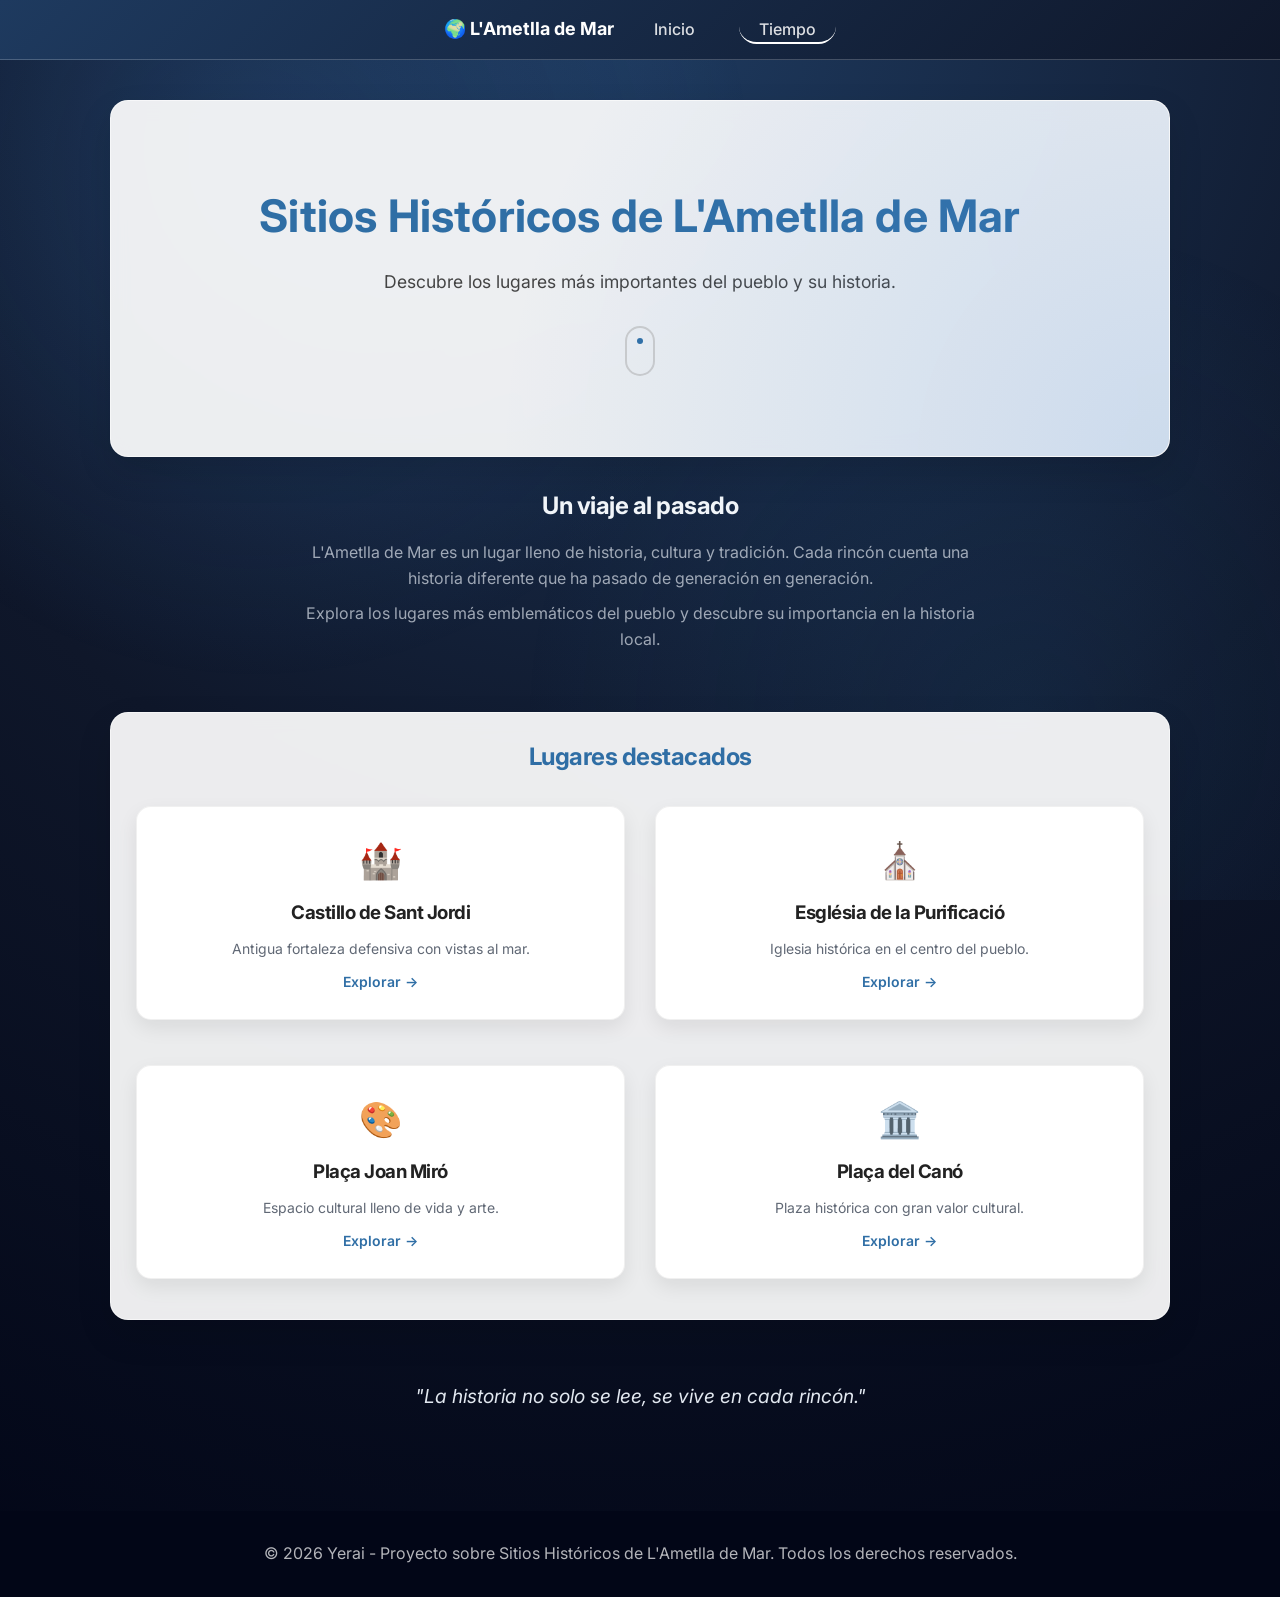
==== commit 060ecec8: "Add files via upload" ====
--- a/index.html
+++ b/index.html
@@ -9,7 +9,8 @@
 <link rel="icon" href="imagen/OIP (1).jpg">
 <link rel="stylesheet" href="style.css">
 <link rel="stylesheet" href="pro.css">
-
+<script async src="https://pagead2.googlesyndication.com/pagead/js/adsbygoogle.js?client=ca-pub-5099643810330206"
+     crossorigin="anonymous"></script>
 <link href="https://fonts.googleapis.com/css2?family=Inter:wght@300;400;600;700&display=swap" rel="stylesheet">
 </head>
 
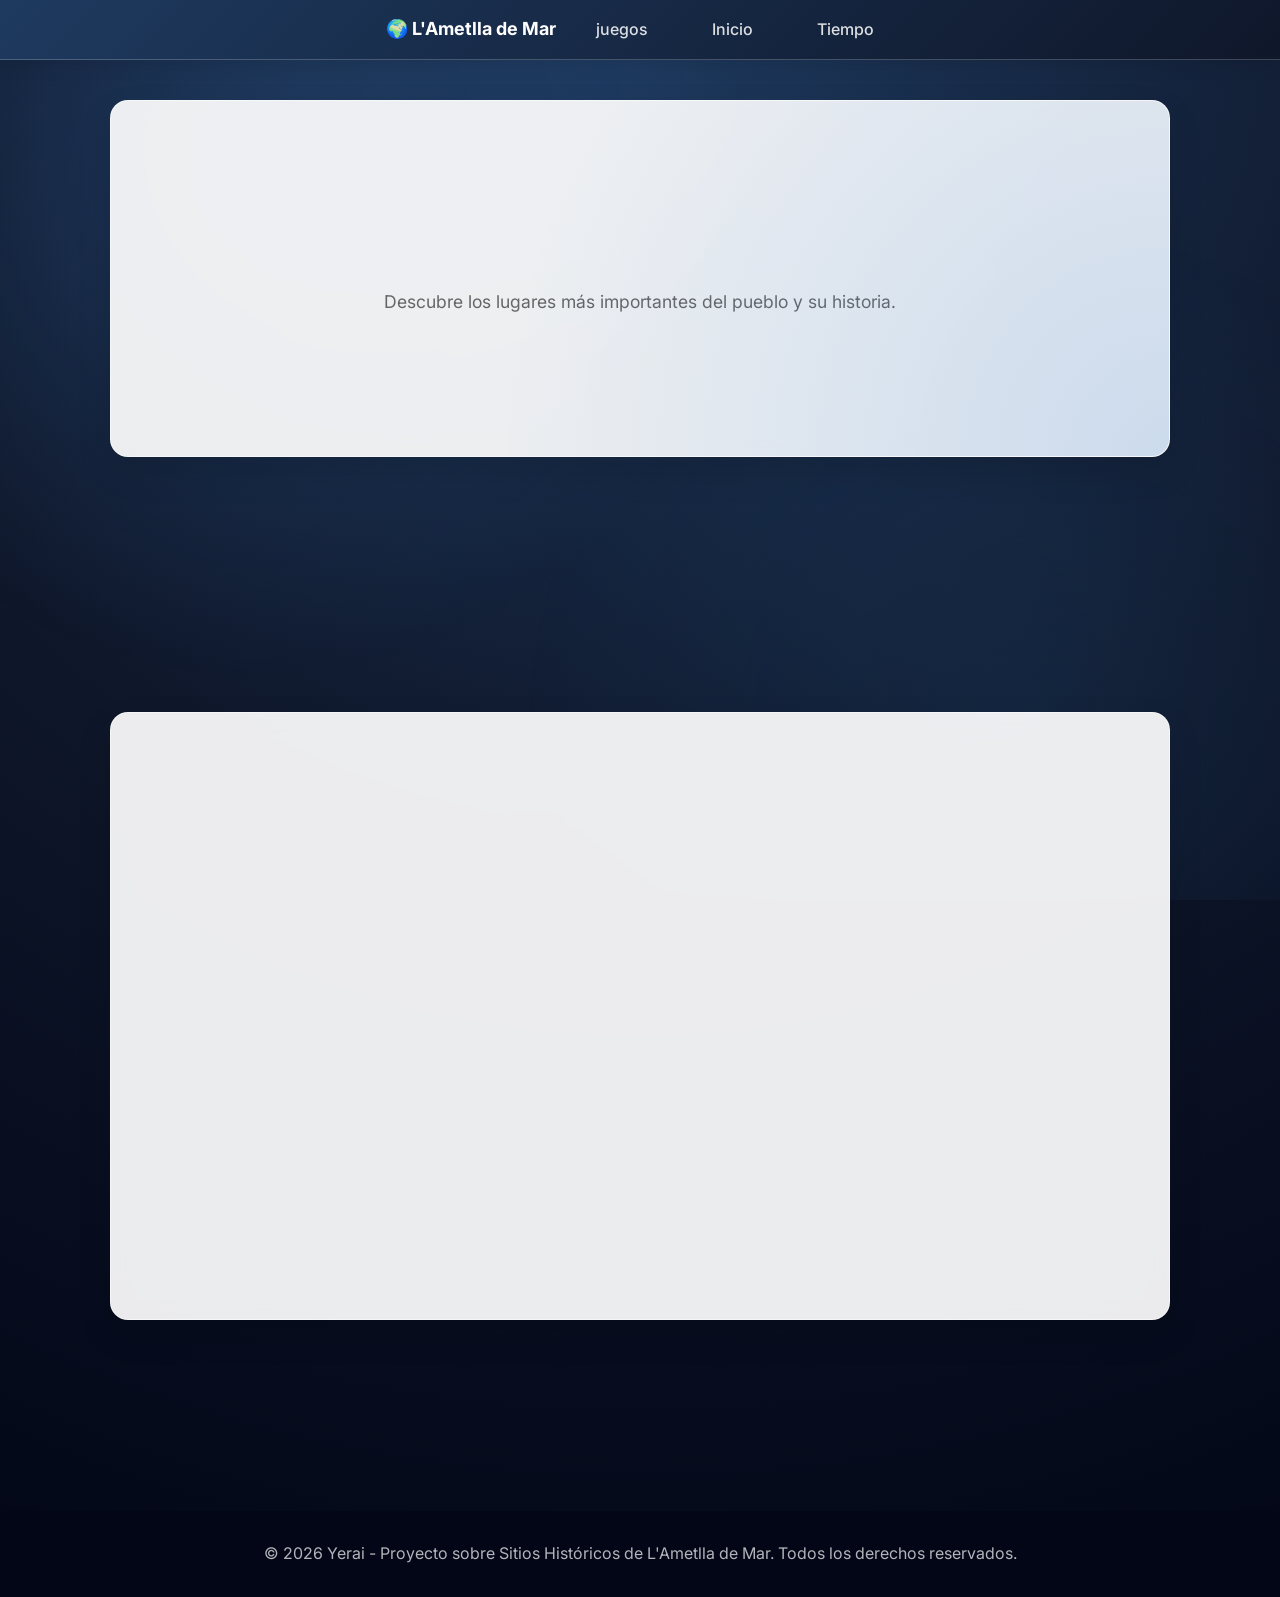
==== commit 674410ac: "Add files via upload" ====
--- a/index.html
+++ b/index.html
@@ -12,6 +12,7 @@
 <script async src="https://pagead2.googlesyndication.com/pagead/js/adsbygoogle.js?client=ca-pub-5099643810330206"
      crossorigin="anonymous"></script>
 <link href="https://fonts.googleapis.com/css2?family=Inter:wght@300;400;600;700&display=swap" rel="stylesheet">
+<meta name="google-adsense-account" content="ca-pub-5099643810330206">
 </head>
 
 <body>
@@ -23,8 +24,9 @@
         <div class="logo">🌍 L'Ametlla de Mar</div>
 
         <div class="nav-links">
+            <a href="juegos.html">juegos</a>
             <a href="index.html">Inicio</a>
-            <a href="tiempo.html" class="active">Tiempo</a>
+            <a href="tiempo.html" >Tiempo</a>
         </div>
 
     </div>
--- a/style.css
+++ b/style.css
@@ -1810,4 +1810,222 @@
 
 .intro p {
     color: rgba(226,232,240,0.85) !important;
+}
+/* Esto centra el botón en tu página y evita que se estire */
+.contenedor-boton {
+  display: flex;
+  justify-content: center;
+  width: 100%;
+  margin: 20px 0; /* Da un poco de espacio arriba y abajo */
+}
+
+/* El diseño del botón pro */
+.boton-pro {
+  display: inline-flex;
+  align-items: center;
+  justify-content: center;
+  width: fit-content;        /* ¡LA MAGIA! Evita que se estire por toda la pantalla */
+  background-color: #18181b; 
+  color: #fafafa;
+  font-family: -apple-system, BlinkMacSystemFont, "Segoe UI", Roboto, Helvetica, Arial, sans-serif;
+  font-size: 13px;
+  font-weight: 500;
+  padding: 8px 16px;
+  border: 1px solid #3f3f46;
+  border-radius: 6px;
+  cursor: pointer;
+  box-shadow: 0 1px 2px rgba(0, 0, 0, 0.1);
+  transition: all 0.15s ease-in-out;
+}
+
+.boton-pro:hover {
+  background-color: #27272a;
+  border-color: #52525b;
+}
+
+.boton-pro:active {
+  transform: scale(0.97);
+}
+
+
+
+
+/* Estilos modernos e integrados perfectamente con tu fondo oscuro */
+.soporte-fieldset {
+    border: 1px solid rgba(255, 255, 255, 0.15); /* Borde sutil y semitransparente */
+    border-radius: 12px;
+    padding: 25px;
+    background-color: rgba(255, 255, 255, 0.03); /* Fondo oscuro translúcido que toma el color de tu web */
+    backdrop-filter: blur(8px); /* Efecto cristal pro moderno */
+    font-family: 'Inter', sans-serif;
+    max-width: 600px;
+    margin: 20px auto;
+}
+
+.soporte-fieldset legend {
+    padding: 0 10px;
+    color: #ffffff; /* Texto blanco impecable */
+    font-size: 1.15em;
+    font-weight: 600;
+}
+
+/* Estilo para los textos guía superiores dentro del formulario */
+.soporte-fieldset label strong {
+    color: #e2e8f0; /* Blanco grisáceo suave para que resalte sin molestar */
+}
+
+/* Desplegable estilizado */
+.soporte-select {
+    width: 100%;
+    max-width: 100%;
+    padding: 12px;
+    margin-top: 8px;
+    margin-bottom: 15px;
+    border: 1px solid rgba(255, 255, 255, 0.2);
+    border-radius: 6px;
+    font-size: 0.95rem;
+    background-color: #0d1527; /* Fondo azul oscuro a juego con tu web */
+    color: #ffffff; /* Texto de las opciones en blanco */
+    box-sizing: border-box;
+}
+
+/* Cuadro de texto estilizado */
+.soporte-textarea {
+    width: 100%;
+    max-width: 100%;
+    padding: 12px;
+    margin-top: 8px;
+    border: 1px solid rgba(255, 255, 255, 0.2);
+    border-radius: 6px;
+    font-size: 0.95rem;
+    font-family: inherit;
+    background-color: #0d1527; /* Mismo fondo oscuro a juego */
+    color: #ffffff; /* Tu texto al escribir saldrá en blanco nítido */
+    resize: vertical;
+    box-sizing: border-box;
+}
+
+/* Cambiar el color del marcador de posición (placeholder) */
+.soporte-textarea::placeholder {
+    color: rgba(255, 255, 255, 0.4);
+}
+
+/* Botón Rojo Estilo Gmail pero con un acabado más Premium */
+.soporte-btn {
+    background-color: #e53e3e; 
+    color: white;
+    padding: 14px 24px;
+    border: none;
+    border-radius: 6px;
+    font-size: 1rem;
+    font-weight: 600;
+    cursor: pointer;
+    width: 100%; /* Ahora ocupa el ancho completo para verse simétrico */
+    margin-top: 15px;
+    transition: background-color 0.2s, transform 0.1s;
+}
+
+.soporte-btn:hover {
+    background-color: #c53030;
+}
+
+.soporte-btn:active {
+    transform: scale(0.98); /* Pequeño efecto de hundido al pulsar */
+}
+
+
+
+
+
+
+/* Centrado del bloque del formulario alineado */
+#formReporte {
+    display: block;
+    max-width: 600px;
+    margin: 30px auto;
+    width: 100%;
+    box-sizing: border-box;
+}
+
+/* Caja del formulario translúcida (estilo cristal moderno) */
+.soporte-fieldset {
+    border: 1px solid rgba(255, 255, 255, 0.15);
+    border-radius: 12px;
+    padding: 25px;
+    background-color: rgba(255, 255, 255, 0.03);
+    backdrop-filter: blur(8px);
+    font-family: 'Inter', sans-serif;
+    box-sizing: border-box;
+}
+
+.soporte-fieldset legend {
+    padding: 0 10px;
+    color: #ffffff;
+    font-size: 1.1em;
+    font-weight: 600;
+}
+
+.soporte-fieldset label strong {
+    color: #e2e8f0;
+}
+
+/* Selector desplegable integrado */
+.soporte-select {
+    width: 100%;
+    padding: 12px;
+    margin-top: 8px;
+    margin-bottom: 15px;
+    border: 1px solid rgba(255, 255, 255, 0.2);
+    border-radius: 6px;
+    font-size: 0.95rem;
+    background-color: #0d1527;
+    color: #ffffff;
+    box-sizing: border-box;
+}
+
+.soporte-select option {
+    background-color: #0d1527;
+    color: #ffffff;
+}
+
+/* Área de texto integrada */
+.soporte-textarea {
+    width: 100%;
+    padding: 12px;
+    margin-top: 8px;
+    border: 1px solid rgba(255, 255, 255, 0.2);
+    border-radius: 6px;
+    font-size: 0.95rem;
+    font-family: inherit;
+    background-color: #0d1527;
+    color: #ffffff;
+    resize: vertical;
+    box-sizing: border-box;
+}
+
+.soporte-textarea::placeholder {
+    color: rgba(255, 255, 255, 0.4);
+}
+
+/* Botón de reporte de Gmail */
+.soporte-btn {
+    background-color: #e53e3e;
+    color: white;
+    padding: 14px 24px;
+    border: none;
+    border-radius: 6px;
+    font-size: 1rem;
+    font-weight: 600;
+    cursor: pointer;
+    width: 100%;
+    margin-top: 15px;
+    transition: background-color 0.2s, transform 0.1s;
+}
+
+.soporte-btn:hover {
+    background-color: #c53030;
+}
+
+.soporte-btn:active {
+    transform: scale(0.98);
 }
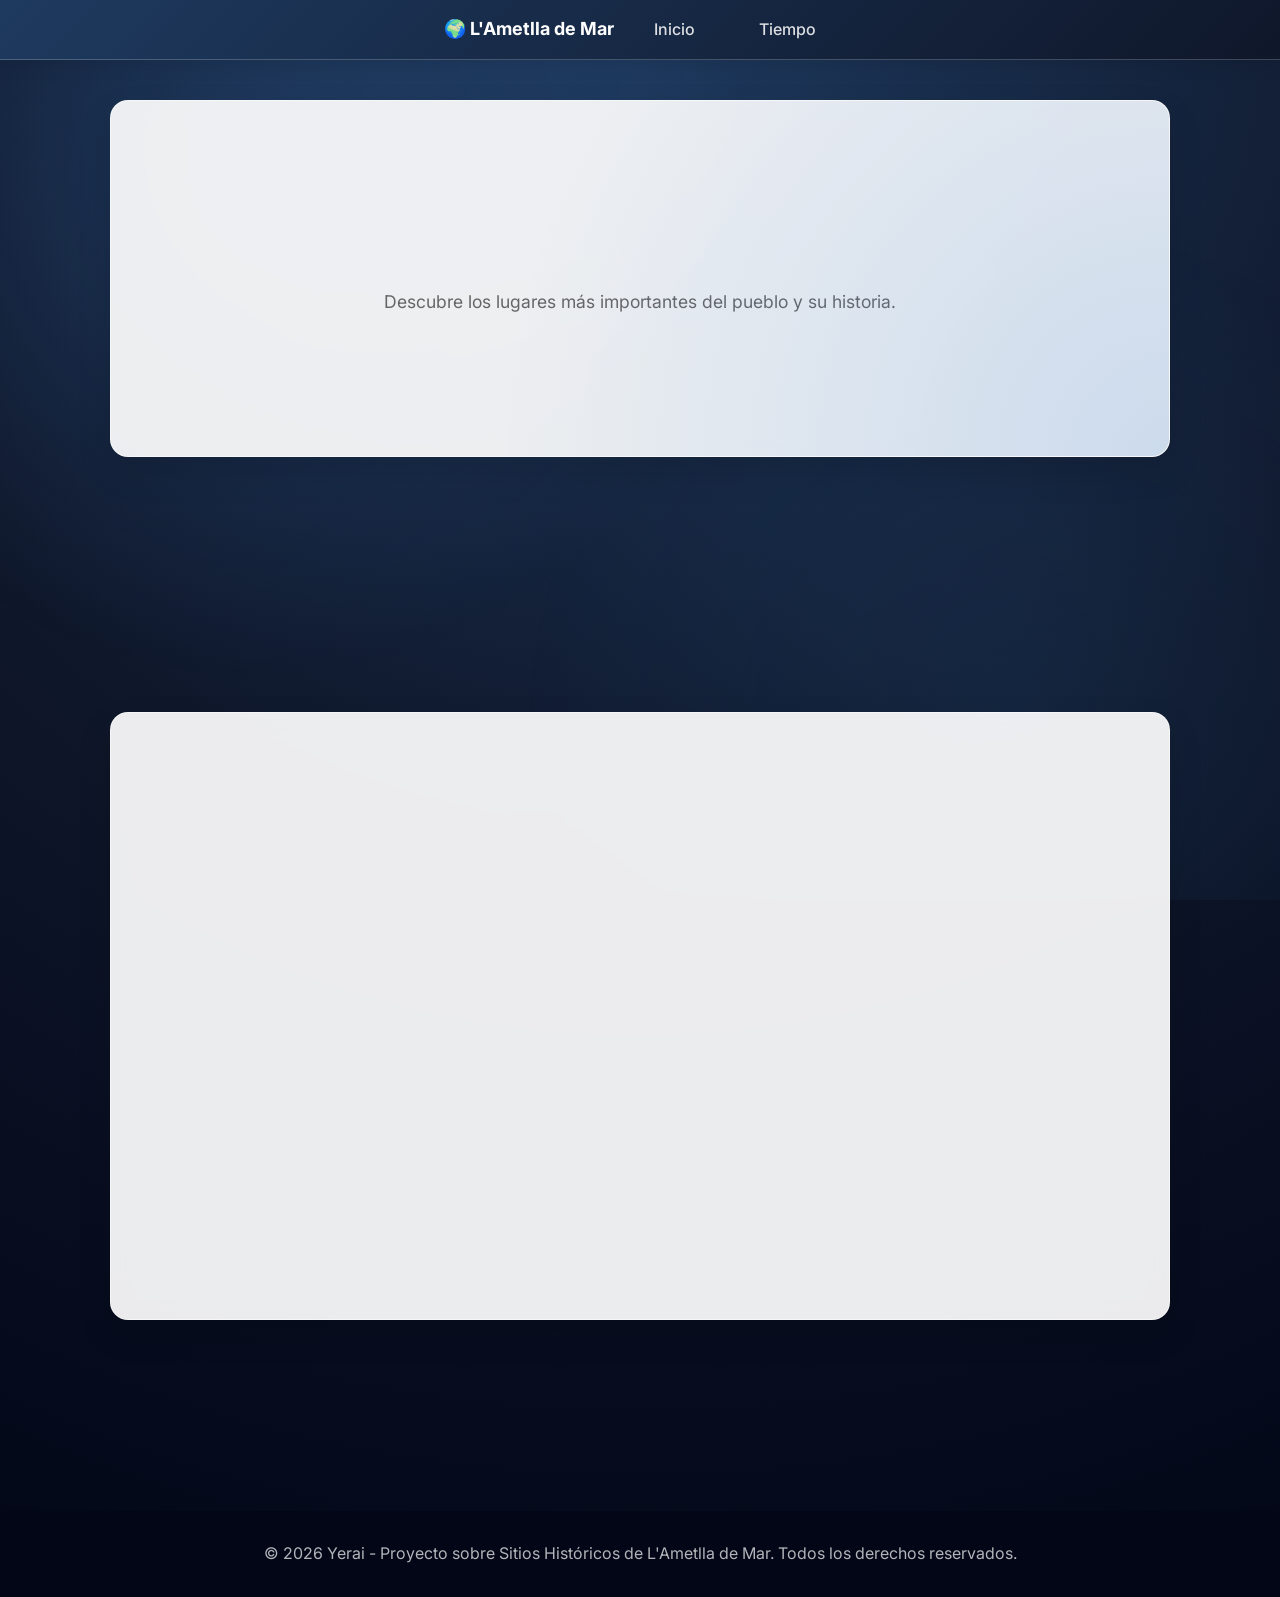
==== commit 3bfe1107: "Update index.html" ====
--- a/index.html
+++ b/index.html
@@ -24,7 +24,7 @@
         <div class="logo">🌍 L'Ametlla de Mar</div>
 
         <div class="nav-links">
-            <a href="juegos.html">juegos</a>
+     
             <a href="index.html">Inicio</a>
             <a href="tiempo.html" >Tiempo</a>
         </div>
@@ -130,4 +130,4 @@
 <script src="script.js"></script>
 
 </body>
-</html>+</html>
--- a/style.css
+++ b/style.css
@@ -2028,4 +2028,195 @@
 
 .soporte-btn:active {
     transform: scale(0.98);
+}
+
+
+
+
+
+
+/* Centrado del bloque del formulario alineado */
+#formReporte {
+    display: block;
+    max-width: 600px;
+    margin: 30px auto;
+    width: 100%;
+    box-sizing: border-box;
+}
+
+/* Caja del formulario translúcida estilo juego moderno */
+.soporte-fieldset {
+    border: 1px solid rgba(255, 255, 255, 0.15);
+    border-radius: 12px;
+    padding: 25px;
+    background-color: rgba(255, 255, 255, 0.03);
+    backdrop-filter: blur(8px);
+    font-family: 'Inter', sans-serif;
+    box-sizing: border-box;
+}
+
+.soporte-fieldset legend {
+    padding: 0 10px;
+    color: #ffffff;
+    font-size: 1.1em;
+    font-weight: 600;
+}
+
+.soporte-fieldset label strong {
+    color: #e2e8f0;
+}
+
+/* Selector desplegable integrado */
+.soporte-select {
+    width: 100%;
+    padding: 12px;
+    margin-top: 8px;
+    margin-bottom: 15px;
+    border: 1px solid rgba(255, 255, 255, 0.2);
+    border-radius: 6px;
+    font-size: 0.95rem;
+    background-color: #0d1527;
+    color: #ffffff;
+    box-sizing: border-box;
+}
+
+.soporte-select option {
+    background-color: #0d1527;
+    color: #ffffff;
+}
+
+/* Área de texto integrada */
+.soporte-textarea {
+    width: 100%;
+    padding: 12px;
+    margin-top: 8px;
+    border: 1px solid rgba(255, 255, 255, 0.2);
+    border-radius: 6px;
+    font-size: 0.95rem;
+    font-family: inherit;
+    background-color: #0d1527;
+    color: #ffffff;
+    resize: vertical;
+    box-sizing: border-box;
+}
+
+.soporte-textarea::placeholder {
+    color: rgba(255, 255, 255, 0.4);
+}
+
+/* Botón de reporte de Gmail */
+.soporte-btn {
+    background-color: #e53e3e;
+    color: white;
+    padding: 14px 24px;
+    border: none;
+    border-radius: 6px;
+    font-size: 1rem;
+    font-weight: 600;
+    cursor: pointer;
+    width: 100%;
+    margin-top: 15px;
+    transition: background-color 0.2s, transform 0.1s;
+}
+
+.soporte-btn:hover {
+    background-color: #c53030;
+}
+
+.soporte-btn:active {
+    transform: scale(0.98);
+}
+
+
+
+
+
+
+
+/* ---- ESTILOS DEL FORMULARIO DE SOPORTE ---- */
+#formReporte {
+    display: block;
+    max-width: 600px;
+    margin: 30px auto;
+    width: 100%;
+    box-sizing: border-box;
+}
+
+.soporte-fieldset {
+    border: 1px solid rgba(255, 255, 255, 0.15);
+    border-radius: 12px;
+    padding: 25px;
+    background-color: rgba(255, 255, 255, 0.03);
+    backdrop-filter: blur(8px);
+    font-family: 'Inter', sans-serif;
+    box-sizing: border-box;
+}
+
+.soporte-fieldset legend {
+    padding: 0 10px;
+    color: #ffffff;
+    font-size: 1.1em;
+    font-weight: 600;
+}
+
+.soporte-fieldset label strong {
+    color: #e2e8f0;
+}
+
+.soporte-select {
+    width: 100%;
+    padding: 12px;
+    margin-top: 8px;
+    margin-bottom: 15px;
+    border: 1px solid rgba(255, 255, 255, 0.2);
+    border-radius: 6px;
+    font-size: 0.95rem;
+    background-color: #0d1527;
+    color: #ffffff;
+    box-sizing: border-box;
+}
+
+.soporte-select option {
+    background-color: #0d1527;
+    color: #ffffff;
+}
+
+.soporte-textarea {
+    width: 100%;
+    padding: 12px;
+    margin-top: 8px;
+    border: 1px solid rgba(255, 255, 255, 0.2);
+    border-radius: 6px;
+    font-size: 0.95rem;
+    font-family: inherit;
+    background-color: #0d1527;
+    color: #ffffff;
+    resize: vertical;
+    box-sizing: border-box;
+}
+
+.soporte-textarea::placeholder {
+    color: rgba(255, 255, 255, 0.4);
+}
+
+.soporte-btn {
+    background-color: #e53e3e;
+    color: white;
+    padding: 14px 24px;
+    border: none;
+    border-radius: 6px;
+    font-size: 1rem;
+    font-weight: 600;
+    cursor: pointer;
+    width: 100%;
+    margin-top: 15px;
+    transition: background-color 0.2s, transform 0.1s;
+}
+
+.soporte-btn:hover {
+    background-color: #c53030;
+}
+
+.soporte-btn:active {
+    transform: scale(0.98);
 }
